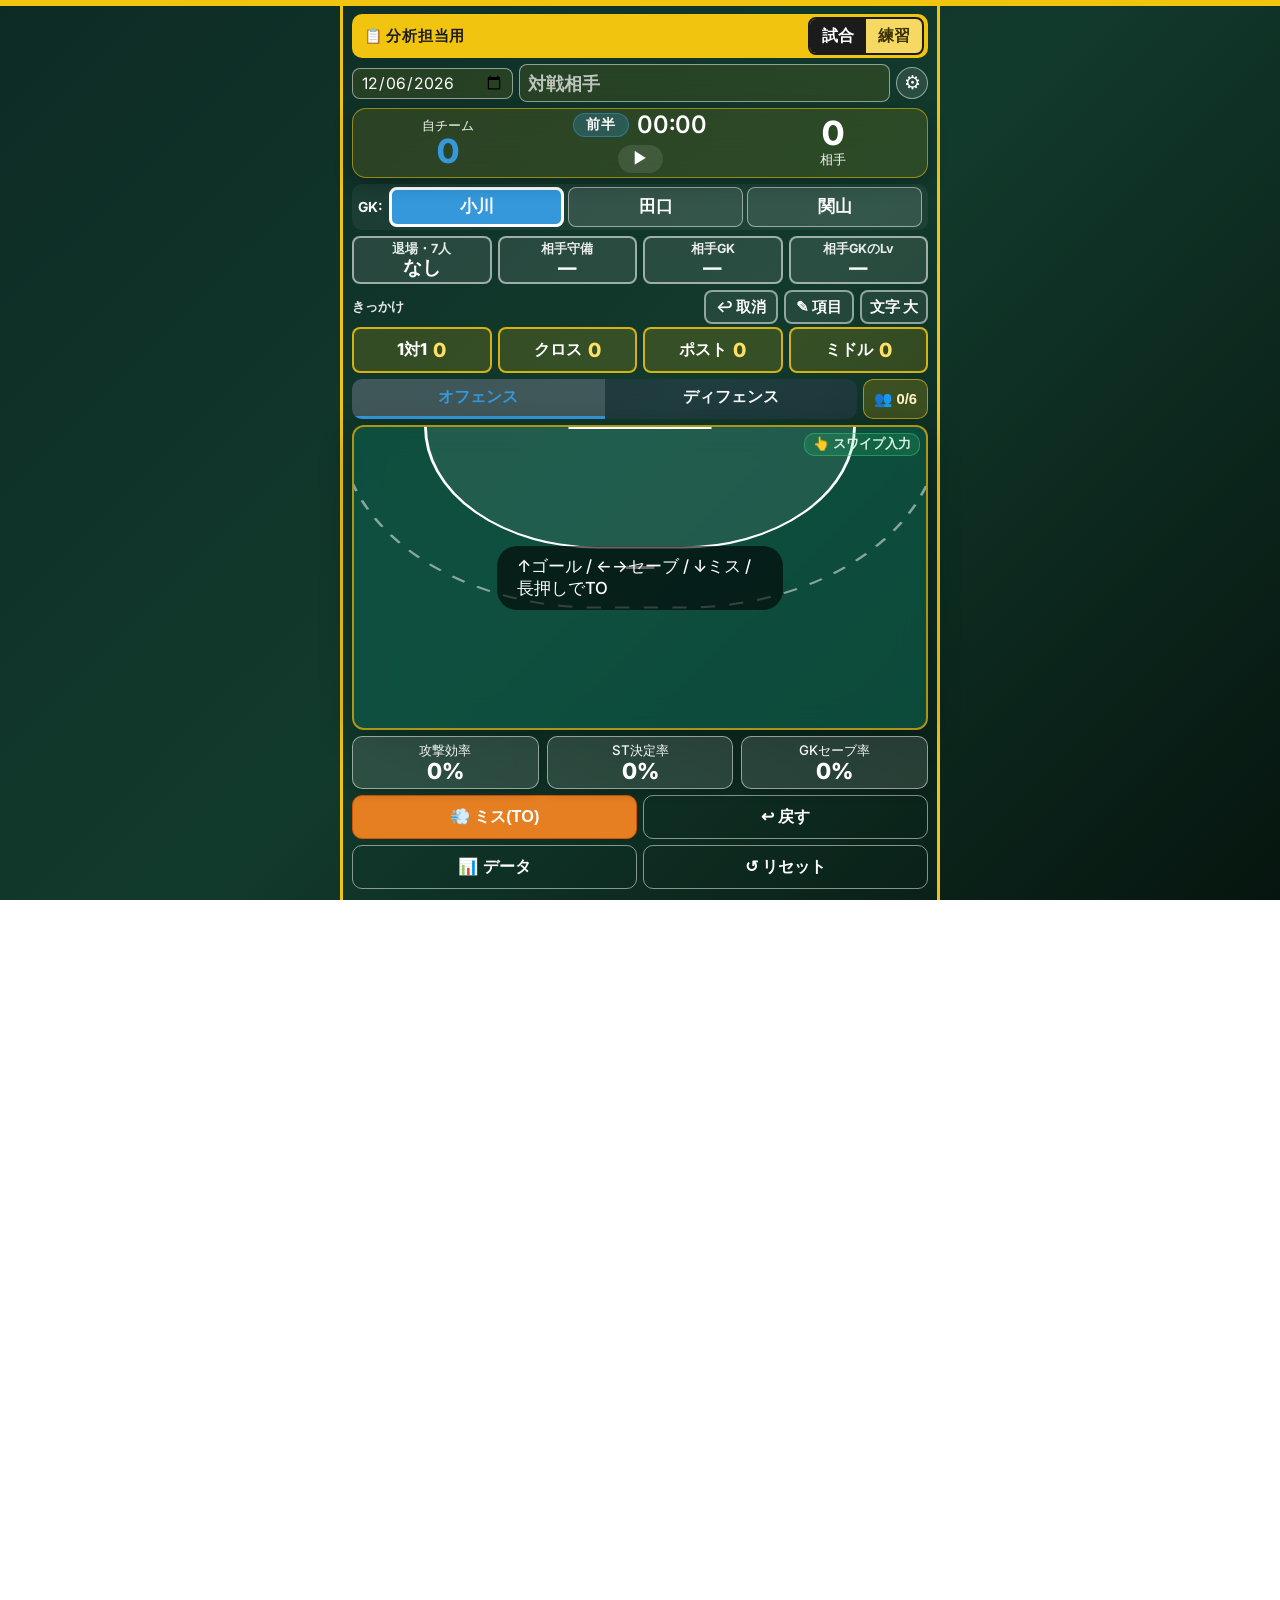
==== analyst/index.html @ cdd79dea "GKのLvの表示を ✋中間位置 ✊せーのドン ✌かけひき ✖動かなかった に変更（生徒用・分析担当用） 記録される値（LV1/LV2/LV3/LV0）は変えていない。  Co-Authored-By:" ====
<!DOCTYPE html>
<html lang="ja">
<head>
    <meta charset="UTF-8">
    <meta name="viewport" content="width=device-width, initial-scale=1.0, maximum-scale=1.0, user-scalable=no, viewport-fit=cover">
    
    <!-- アプリ化（ホーム画面に追加）のための設定 -->
    <meta name="apple-mobile-web-app-capable" content="yes">
    <meta name="apple-mobile-web-app-status-bar-style" content="black-translucent">
    <meta name="theme-color" content="#f1c40f">
    <meta name="apple-mobile-web-app-title" content="分析担当">
    <meta name="mobile-web-app-capable" content="yes">
    <meta name="application-name" content="分析担当">
    
    <title>Handball Analyzer（分析担当用）</title>
    <script>
      // オフライン起動対応（遠征先の圏外体育館でも記録できるように）
      if ('serviceWorker' in navigator) {
        window.addEventListener('load', () => {
          navigator.serviceWorker.register('./sw.js').catch(e => console.warn('SW register failed:', e));
        });
      }
    </script>
    <link rel="stylesheet" href="styles.css?v=a10">
    <link href="https://fonts.googleapis.com/css2?family=Inter:wght@400;600;800&display=swap" rel="stylesheet">
    <script src="https://cdnjs.cloudflare.com/ajax/libs/html2canvas/1.4.1/html2canvas.min.js"></script>

    <!-- Firebase SDK v10 (handball-mental と共通名簿を共有) -->
    <script src="https://www.gstatic.com/firebasejs/10.13.2/firebase-app-compat.js"></script>
    <script src="https://www.gstatic.com/firebasejs/10.13.2/firebase-auth-compat.js"></script>
    <script src="https://www.gstatic.com/firebasejs/10.13.2/firebase-database-compat.js"></script>
    <script>
      // handball-mental と完全同一の Firebase プロジェクトに接続
      const firebaseConfig = {
        apiKey: "AIzaSyC7PV1Q5Fzk-SirYHQR0BBbCU7WiFrMOhQ",
        authDomain: "handball-mental.firebaseapp.com",
        databaseURL: "https://handball-mental-default-rtdb.asia-southeast1.firebasedatabase.app",
        projectId: "handball-mental",
        storageBucket: "handball-mental.firebasestorage.app",
        messagingSenderId: "155616116061",
        appId: "1:155616116061:web:1f2bd827637dd445cf3cb4"
      };
      try {
        firebase.initializeApp(firebaseConfig);
        window.fbAuth = firebase.auth();
        window.fbDB = firebase.database();
        // 名簿を読むため匿名サインイン
        window.fbAuth.signInAnonymously().catch(e => console.warn('[analyzer FB auth]', e));
        window.FIREBASE_READY = true;
      } catch (e) {
        console.warn('[analyzer FB init]', e);
        window.FIREBASE_READY = false;
      }
    </script>
    <!-- 文字の大きさ（最初は「大」）。描く前に決めて、ちらつきを防ぐ -->
    <script>
        (function () {
            var v = 'large';
            try { v = localStorage.getItem('handball-analyst-font-size-v1') || 'large'; } catch (e) {}
            if (['normal', 'large', 'xlarge'].indexOf(v) < 0) v = 'large';
            document.documentElement.setAttribute('data-fs', v);
        })();
    </script>
</head>
<body>
    <div id="app" class="attack-mode">
        <!-- 分析担当用の表示（生徒用と取り違えないため） -->
        <div class="analyst-banner">
            <div class="banner-title">📋 分析担当用<span>選手の記録とは別のシートにたまります</span></div>
            <!-- 何を記録するか（試合 / 練習）。練習を選ぶと、相手の欄は使わない -->
            <div class="kind-toggle" id="kind-toggle">
                <button type="button" class="kind-btn selected" data-kind="match">試合</button>
                <button type="button" class="kind-btn" data-kind="practice">練習</button>
            </div>
        </div>
        <!-- Match Info -->
        <div class="match-info">
            <input type="date" id="match-date" class="info-input">
            <input type="text" id="match-opponent" class="info-input" placeholder="対戦相手">
            <button type="button" id="btn-settings" class="settings-btn" title="設定">⚙</button>
        </div>

        <!-- Header -->
        <header class="scoreboard">
            <div class="team our-team">
                <span class="team-name">自チーム</span>
                <span class="score" id="score-us">0</span>
            </div>
            <div class="timer">
                <button type="button" id="period-toggle" class="period-chip" data-period="1">前半</button>
                <div id="time-display">00:00</div>
                <button id="timer-toggle">▶</button>
            </div>
            <div class="team opponent-team">
                <span class="score" id="score-opponent">0</span>
                <span class="team-name">相手</span>
            </div>
        </header>

        <!-- GK Toggle (出場GK切り替え) -->
        <div class="gk-toggle" id="gk-toggle-container">
            <span class="gk-label">GK:</span>
            <!-- buttons populated by JS from roster -->
        </div>

        <!-- 分析担当用 v2: 試合中の切替（押すたびに次へ。今の状態が大きく出て、以後の記録すべてに付く） -->
        <div class="live-tags" id="live-tags">
            <button type="button" class="state-btn" id="btn-state-numbers"><small>退場・7人</small><b id="state-numbers-text">なし</b></button>
            <button type="button" class="state-btn" id="btn-state-oppdef"><small>相手守備</small><b id="state-oppdef-text">—</b></button>
            <button type="button" class="state-btn" id="btn-state-oppgk"><small>相手GK</small><b id="state-oppgk-text">—</b></button>
            <button type="button" class="state-btn" id="btn-state-gklv"><small id="state-gklv-label">相手GKのLv</small><b id="state-gklv-text">—</b></button>
        </div>

        <!-- 分析担当用 v2: きっかけ（何を狙ったか）。シュートまで行かなくても、押すたびに1回数える -->
        <div class="cue-bar" id="cue-bar">
            <div class="cue-head">
                <span class="live-tag-label" id="cue-side-label">きっかけ</span>
                <button type="button" class="cue-tool" id="btn-cue-undo">↩ 取消</button>
                <button type="button" class="cue-tool" id="btn-cue-edit">✎ 項目</button>
                <button type="button" class="cue-tool fs-tool" id="btn-font-size">文字 <span id="font-size-text">大</span></button>
            </div>
            <div class="cue-buttons" id="cue-buttons"></div>
        </div>

        <!-- Mode Toggle + 出場メンバー（1行に統合） -->
        <div class="mode-row">
            <div class="mode-toggle">
                <input type="radio" id="mode-attack" name="mode" value="attack" checked>
                <label for="mode-attack" class="toggle-btn attack-btn">オフェンス</label>

                <input type="radio" id="mode-defense" name="mode" value="defense">
                <label for="mode-defense" class="toggle-btn defense-btn">ディフェンス</label>
            </div>
            <button type="button" id="btn-home-lineup" class="lineup-chip">
                👥 <span id="home-lineup-count">0/6</span>
            </button>
        </div>

        <!-- Court Map (SVG) -->
        <div class="court-container" id="court-container">
            <!-- Input mode toggle floats in top-right corner of court -->
            <div class="input-mode-row">
                <button type="button" id="input-mode-chip" class="input-mode-chip" data-input="swipe">👆 スワイプ</button>
            </div>
            <svg class="court-svg" viewBox="0 0 400 300" preserveAspectRatio="none">
                <!-- Court Area -->
                <rect x="0" y="0" width="400" height="300" fill="rgba(0,0,0,0.3)" />
                <!-- Goal line -->
                <line x1="150" y1="300" x2="250" y2="300" stroke="#ffffff" stroke-width="4"/>
                <rect x="150" y="300" width="100" height="5" fill="#ff4757"/>
                
                <!-- 6m Line Area -->
                <path d="M 50 300 A 120 120 0 0 1 170 180 L 230 180 A 120 120 0 0 1 350 300" fill="rgba(255,255,255,0.08)" stroke="#ffffff" stroke-width="2"/>
                
                <!-- 9m Line -->
                <path d="M -10 300 A 180 180 0 0 1 170 120 L 230 120 A 180 180 0 0 1 410 300" fill="transparent" stroke="rgba(255,255,255,0.5)" stroke-dasharray="10, 10" stroke-width="2"/>
                
                <!-- 7m Line -->
                <line x1="190" y1="160" x2="210" y2="160" stroke="#ffffff" stroke-width="3"/>
            </svg>
            <div id="plots-container"></div>
            
            <!-- Instructions overlay (Fades out when interacted) -->
            <div id="court-instruction" class="instruction-overlay">
                <span id="instruction-text">↑ゴール / ←→セーブ / ↓ミス　（タップで詳細）</span>
            </div>

            <!-- Swipe direction hint (shows during drag) -->
            <div id="swipe-hint" class="swipe-hint hidden"></div>
        </div>

        <!-- Dashboard -->
        <div class="dashboard">
            <div class="stat-card">
                <div class="stat-title" id="stat-efficiency-title">攻撃効率</div>
                <div class="stat-value" id="stat-attack-efficiency">0%</div>
            </div>
            <div class="stat-card">
                <div class="stat-title" id="stat-accuracy-title">ST決定率</div>
                <div class="stat-value" id="stat-shot-accuracy">0%</div>
            </div>
            <div class="stat-card">
                <div class="stat-title">GKセーブ率</div>
                <div class="stat-value" id="stat-gk-save-rate">0%</div>
            </div>
        </div>
        
        <!-- Controls -->
        <div class="controls">
            <button class="btn-action btn-turnover" id="btn-turnover">💨 ミス(TO)</button>
            <button class="btn-action btn-undo" id="btn-undo">↩ 戻す</button>
            <button class="btn-action btn-data" id="btn-data">📊 データ</button>
            <button class="btn-action btn-reset" id="btn-reset">↺ リセット</button>
        </div>

        <!-- 状況が未入力のシュート件数（タップで順に直す） -->
        <button type="button" id="situation-missing-chip" class="missing-chip hidden"></button>
        <!-- 映像を見て後から足す項目が未入力のシュート件数（タップで順に足す） -->
        <button type="button" id="aftertag-missing-chip" class="missing-chip aftertag hidden"></button>

        <!-- Toast Notification -->
        <div id="toast" class="toast"></div>

        <!-- 状態を選ぶ画面（退場・7人攻撃 / 相手守備 のボタンを押すと出る） -->
        <div id="state-picker" class="modal-overlay hidden" style="z-index:190;">
            <div class="modal-content">
                <div class="modal-drag-handle"></div>
                <h3 id="state-picker-title">選んでください</h3>
                <div id="state-picker-options" class="state-picker-options"></div>
                <button type="button" class="btn-cancel" id="state-picker-cancel">変えずに閉じる</button>
            </div>
        </div>
    </div>

    <!-- Action Action Sheet Modal -->
    <div id="action-modal" class="modal-overlay hidden">
        <div class="modal-content">
            <div class="modal-drag-handle"></div>
            <h3 id="modal-title">シュート結果</h3>
            <!-- 攻撃種別（全ステップ共通、TOステップでも表示） -->
            <div class="attack-type-row" id="attack-type-row">
                <button type="button" class="atk-chip selected" data-atk="set">セット</button>
                <button type="button" class="atk-chip" data-atk="fast">速攻</button>
                <button type="button" class="atk-chip" data-atk="7m">7m</button>
            </div>

            <!-- Step 1: Result Selection -->
            <div id="step-result" class="step">
                <button class="action-btn success-btn" data-result="goal">🟢 ゴール (得点)</button>
                <button class="action-btn save-btn" data-result="save" id="btn-save-text">🟡 相手GKセーブ</button>
                <button class="action-btn miss-btn" data-result="miss" id="btn-miss-text">⚪ ミス (枠外/ポスト)</button>
                <button class="btn-cancel" onclick="closeModal()">キャンセル</button>
            </div>
            
            <!-- Step 1.2: 状況（7m以外のシュートすべて） -->
            <div id="step-situation" class="step hidden">
                <h3>状況</h3>
                <div class="situation-grid">
                    <button type="button" class="situation-btn" data-situation="contact">接触あり<small>当たられながら打った</small></button>
                    <button type="button" class="situation-btn" data-situation="free">ノーマーク<small>ゴールとの間にDFなし</small></button>
                    <button type="button" class="situation-btn" data-situation="jump">ジャンプ<small>DFの上から</small></button>
                    <button type="button" class="situation-btn" data-situation="step">ステップ<small>DFの陰・横から</small></button>
                </div>
                <p class="step-hint">上から順に当てはめる： ①接触された → ②ゴールとの間にDFがいない → ③残りは打ち方</p>
                <button type="button" class="btn-skip" id="btn-skip-situation">⏭ あとで入れる</button>
                <button class="btn-cancel" onclick="closeModal()">キャンセル</button>
            </div>

            <!-- Step 3: 失点のアシスト（失点を保存した直後に出る） -->
            <div id="step-assist" class="step hidden">
                <h3>アシスト</h3>
                <p class="step-hint">点を取った選手にボールを渡した場所（左右は画面の向き）</p>
                <div class="assist-grid">
                    <button type="button" class="assist-btn" data-assist="L45">左45</button>
                    <button type="button" class="assist-btn" data-assist="C">センター</button>
                    <button type="button" class="assist-btn" data-assist="R45">右45</button>
                    <button type="button" class="assist-btn" data-assist="LW">左サイド</button>
                    <button type="button" class="assist-btn" data-assist="PV">ポスト</button>
                    <button type="button" class="assist-btn" data-assist="RW">右サイド</button>
                </div>
                <button type="button" class="assist-btn assist-self" data-assist="SELF">自分で持ち込んだ（パスなし）</button>
                <button type="button" class="btn-skip" id="btn-skip-assist">⏭ 分からない</button>
            </div>

            <!-- Step 0: Turnover reason -->
            <div id="step-to-reason" class="step hidden">
                <h3 id="to-reason-title">ミスの理由</h3>
                <div class="to-reason-grid">
                    <button type="button" class="to-reason-btn" data-reason="pass">🔁 パスミス</button>
                    <button type="button" class="to-reason-btn" data-reason="dribble">🏀 ドリブル</button>
                    <button type="button" class="to-reason-btn" data-reason="foul">⚠️ オフェンスファール</button>
                    <button type="button" class="to-reason-btn" data-reason="passive">⏱️ パッシブ</button>
                    <button type="button" class="to-reason-btn" data-reason="other">❓ その他</button>
                </div>
                <button type="button" class="btn-skip" id="btn-skip-to-reason">⏭ 理由不明（スキップ）</button>
                <button class="btn-cancel" onclick="closeModal()">キャンセル</button>
            </div>

            <!-- Step 1.5: Shot Course (only for goal/save) -->
            <div id="step-course" class="step hidden">
                <h3 id="course-step-title">ボールが飛んだ先</h3>
                <div class="course-wrap" id="course-wrap">
                    <div class="course-out-top">
                        <button type="button" class="zone-btn out-btn" data-course="OTL">枠外 左上</button>
                        <button type="button" class="zone-btn out-btn" data-course="OTR">枠外 右上</button>
                    </div>
                    <div class="course-mid">
                        <button type="button" class="zone-btn out-btn side" data-course="OL">枠外<br>左</button>
                        <div class="goal-zone-grid">
                            <button type="button" class="zone-btn" data-course="TL">左上</button>
                            <button type="button" class="zone-btn" data-course="TR">右上</button>
                            <button type="button" class="zone-btn" data-course="ML">左中</button>
                            <button type="button" class="zone-btn" data-course="MR">右中</button>
                            <button type="button" class="zone-btn" data-course="BL">左下</button>
                            <button type="button" class="zone-btn" data-course="BR">右下</button>
                        </div>
                        <button type="button" class="zone-btn out-btn side" data-course="OR">枠外<br>右</button>
                    </div>
                    <button type="button" class="block-btn" id="btn-course-block">🧱 DFのブロック</button>
                </div>
                <p class="step-hint">シューター視点。ミスは枠の外かブロックを選ぶ</p>
                <button type="button" class="btn-skip" id="btn-skip-course">⏭ コース不明（スキップ）</button>
                <button class="btn-cancel" onclick="closeModal()">キャンセル</button>
            </div>

            <!-- Step 1.7: GKの最初の動き（コースの次） -->
            <div id="step-gkmove" class="step hidden">
                <h3 id="gkmove-step-title">GKの動き</h3>
                <!-- 先に決めておいたGKのLv。このシュートだけ違ったら、押して変える（決めておいた方は変わらない） -->
                <div class="gklv-shot">
                    <div class="edit-label" id="gklv-shot-label">GKのLv（このシュートだけ変えるなら押す）</div>
                    <div class="sit-chip-row" id="gklv-shot-row">
                        <button type="button" class="sit-chip gklv-chip" data-gklv="LV1"><small>✋</small>中間位置</button>
                        <button type="button" class="sit-chip gklv-chip" data-gklv="LV2"><small>✊</small>せーのドン</button>
                        <button type="button" class="sit-chip gklv-chip" data-gklv="LV3"><small>✌</small>かけひき</button>
                        <button type="button" class="sit-chip gklv-chip" data-gklv="LV0"><small>✖</small>動かず</button>
                    </div>
                </div>
                <div class="edit-label" style="margin-top:10px;">GKが最初に動いた方向（押すと次へ進む）</div>
                <div class="gkmove-grid">
                    <button type="button" class="gkmove-btn" data-gkmove="L">← 左へ</button>
                    <button type="button" class="gkmove-btn" data-gkmove="R">右へ →</button>
                    <button type="button" class="gkmove-btn" data-gkmove="F">前に出た</button>
                    <button type="button" class="gkmove-btn" data-gkmove="N">動かなかった</button>
                </div>
                <p class="step-hint">シューター視点。見たままを</p>
                <button type="button" class="btn-skip" id="btn-gkmove-unknown">分からない</button>
                <button class="btn-cancel" onclick="closeModal()">キャンセル</button>
            </div>

            <!-- Step 2: Player Selection -->
            <div id="step-player" class="step hidden">
                <h3 id="player-step-title">選手を選択</h3>

                <!-- 出場中セクション -->
                <div id="lineup-section" class="roster-section">
                    <div class="roster-header">
                        <span>出場中 <span id="lineup-count" class="roster-count">0/6</span></span>
                        <button type="button" id="btn-edit-lineup" class="btn-link">編集</button>
                    </div>
                    <div id="lineup-grid" class="player-grid lineup-grid"></div>
                    <div id="lineup-empty-hint" class="lineup-empty-hint hidden">
                        出場メンバーを設定すると素早く選択できます
                    </div>
                </div>

                <!-- ベンチセクション（折りたたみ） -->
                <div id="bench-section" class="roster-section">
                    <div class="roster-header collapsible" id="bench-toggle">
                        <span><span id="bench-arrow">▶</span> ベンチ（全員から選ぶ）</span>
                    </div>
                    <div id="bench-grid" class="player-grid bench-grid hidden"></div>
                </div>

                <button class="btn-skip" id="btn-skip-player" style="display:none;">⏭ スキップ（選手指定なし）</button>
                <button class="btn-cancel" onclick="closeModal()">キャンセル</button>
            </div>
        </div>
    </div>

    <!-- Settings Modal -->
    <div id="settings-modal" class="modal-overlay hidden" style="z-index:160;">
        <div class="modal-content">
            <div class="modal-drag-handle"></div>
            <h3>設定</h3>

            <div class="settings-section">
                <h4>名簿 <span class="section-meta">(<span id="roster-count">0</span>名 / GK <span id="roster-gk-count">0</span>名)</span></h4>
                <div id="roster-list" class="roster-edit-list"></div>
                <div class="add-player-row">
                    <select id="new-player-grade" class="grade-select">
                        <option value="①">①</option>
                        <option value="②">②</option>
                        <option value="③">③</option>
                    </select>
                    <input type="text" id="new-player-name" placeholder="選手名" maxlength="8">
                    <label class="gk-checkbox-label">
                        <input type="checkbox" id="new-player-gk"> GK
                    </label>
                    <button type="button" id="btn-add-player" class="btn-primary-mini">追加</button>
                </div>
                <button type="button" id="btn-reset-roster" class="btn-secondary">名簿をデフォルトに戻す</button>
            </div>

            <div class="settings-section">
                <h4>履歴</h4>
                <button type="button" id="btn-open-history" class="btn-secondary">📚 試合履歴 (<span id="history-count">0</span>)</button>
            </div>

            <details class="settings-section">
                <summary style="color:var(--text-muted); font-size:0.85rem; cursor:pointer; font-weight:600;">📖 状況・アシスト・きっかけの決め方</summary>
                <div class="rule-text">
                    <p><strong>状況</strong>（7m以外のシュートすべて）。上から順に当てはめる。</p>
                    <ol>
                        <li>接触されたか。されたなら「接触あり」。</li>
                        <li>シューターとゴールの間にDFがいなかったか。いなければ「ノーマーク」。</li>
                        <li>残りは打ち方で「ジャンプ」か「ステップ」。</li>
                    </ol>
                    <p><strong>アシスト</strong>（失点したときだけ）。点を取った選手にボールを渡した場所。左右は画面の向き。パスなしで持ち込んだら「自分で持ち込んだ」。</p>
                    <p><strong>きっかけ</strong>は試合後に映像を見て付ける。記録を長押し → 編集で入力する。</p>
                    <p>追いつかないときは、結果と選手を先に入れる。状況は「あとで入れる」で進め、画面下の「状況 未入力」から直す。</p>
                </div>
            </details>

            <button class="btn-cancel" onclick="closeSettingsModal()">閉じる</button>
        </div>
    </div>

    <!-- Edit Shot Modal -->
    <div id="edit-shot-modal" class="modal-overlay hidden" style="z-index:180;">
        <div class="modal-content">
            <div class="modal-drag-handle"></div>
            <h3 id="edit-shot-title">シュート編集</h3>
            <div id="edit-shot-meta" class="edit-meta"></div>

            <div class="edit-section">
                <div class="edit-label">結果</div>
                <div class="edit-result-row" id="edit-result-row">
                    <button type="button" class="edit-result-btn" data-result="goal">🟢 ゴール</button>
                    <button type="button" class="edit-result-btn" data-result="save">🟡 セーブ</button>
                    <button type="button" class="edit-result-btn" data-result="miss">⚪ ミス</button>
                </div>
            </div>

            <div class="edit-section" id="edit-misstype-section">
                <div class="edit-label">ミスの中身</div>
                <div class="sit-chip-row" id="edit-misstype-row">
                    <button type="button" class="sit-chip" data-misstype="out">枠の外</button>
                    <button type="button" class="sit-chip" data-misstype="block">DFのブロック</button>
                </div>
            </div>

            <div class="edit-section">
                <div class="edit-label">攻撃種別</div>
                <div class="attack-type-row" id="edit-attack-type-row">
                    <button type="button" class="atk-chip" data-atk="set">セット</button>
                    <button type="button" class="atk-chip" data-atk="fast">速攻</button>
                    <button type="button" class="atk-chip" data-atk="7m">7m</button>
                </div>
            </div>

            <div class="edit-section" id="edit-course-section">
                <div class="edit-label">ボールが飛んだ先（シューター視点）</div>
                <div class="goal-zone-grid" id="edit-course-grid">
                    <button type="button" class="zone-btn" data-course="TL">左上</button>
                    <button type="button" class="zone-btn" data-course="TR">右上</button>
                    <button type="button" class="zone-btn" data-course="ML">左中</button>
                    <button type="button" class="zone-btn" data-course="MR">右中</button>
                    <button type="button" class="zone-btn" data-course="BL">左下</button>
                    <button type="button" class="zone-btn" data-course="BR">右下</button>
                </div>
                <div class="sit-chip-row" id="edit-course-out" style="margin-top:6px;">
                    <button type="button" class="zone-btn out-btn" data-course="OL">枠外 左</button>
                    <button type="button" class="zone-btn out-btn" data-course="OTL">枠外 左上</button>
                    <button type="button" class="zone-btn out-btn" data-course="OTR">枠外 右上</button>
                    <button type="button" class="zone-btn out-btn" data-course="OR">枠外 右</button>
                </div>
                <button type="button" id="edit-course-clear" class="btn-secondary" style="margin-top:6px;">コースをクリア</button>
            </div>

            <div class="edit-section" id="edit-situation-section">
                <div class="edit-label">状況</div>
                <div class="sit-chip-row" id="edit-situation-row">
                    <button type="button" class="sit-chip" data-situation="contact">接触あり</button>
                    <button type="button" class="sit-chip" data-situation="free">ノーマーク</button>
                    <button type="button" class="sit-chip" data-situation="jump">ジャンプ</button>
                    <button type="button" class="sit-chip" data-situation="step">ステップ</button>
                </div>
            </div>

            <div class="edit-section" id="edit-assist-section">
                <div class="edit-label">アシスト（失点のみ・左右は画面の向き）</div>
                <div class="sit-chip-row wrap" id="edit-assist-row">
                    <button type="button" class="sit-chip" data-assist="L45">左45</button>
                    <button type="button" class="sit-chip" data-assist="C">センター</button>
                    <button type="button" class="sit-chip" data-assist="R45">右45</button>
                    <button type="button" class="sit-chip" data-assist="LW">左サイド</button>
                    <button type="button" class="sit-chip" data-assist="PV">ポスト</button>
                    <button type="button" class="sit-chip" data-assist="RW">右サイド</button>
                    <button type="button" class="sit-chip" data-assist="SELF">自分で</button>
                </div>
            </div>

            <div class="edit-section" id="edit-gkmove-section">
                <div class="edit-label">GKのLv</div>
                <div class="sit-chip-row wrap" id="edit-gklv-row">
                    <button type="button" class="sit-chip" data-gklv="LV1">✋ 中間位置</button>
                    <button type="button" class="sit-chip" data-gklv="LV2">✊ せーのドン</button>
                    <button type="button" class="sit-chip" data-gklv="LV3">✌ かけひき</button>
                    <button type="button" class="sit-chip" data-gklv="LV0">✖ 動かなかった</button>
                </div>
                <div class="edit-label" style="margin-top:8px;">GKが最初に動いた方向（シューター視点）</div>
                <div class="sit-chip-row wrap" id="edit-gkmove-row">
                    <button type="button" class="sit-chip" data-gkmove="L">左へ</button>
                    <button type="button" class="sit-chip" data-gkmove="R">右へ</button>
                    <button type="button" class="sit-chip" data-gkmove="F">前に出た</button>
                    <button type="button" class="sit-chip" data-gkmove="N">動かなかった</button>
                    <button type="button" class="sit-chip" data-gkmove="U">分からない</button>
                </div>
            </div>
            </div>

            <div class="edit-section" id="edit-trigger-section">
                <div class="edit-label">メモ（映像を見て後から・自由に書く）</div>
                <input type="text" id="edit-trigger-input" class="settings-input" maxlength="40" placeholder="例: 右45のカットインから">
            </div>

            <div class="edit-section" id="edit-player-section">
                <div class="edit-label">選手</div>
                <button type="button" id="edit-player-btn" class="edit-player-display">選手を選択</button>
            </div>

            <div style="display:flex; gap:8px; margin-top:14px;">
                <button type="button" class="btn-action" id="btn-edit-save" style="flex:1; background:var(--success); border:none; color:#fff; padding:14px; border-radius:8px; font-weight:bold;">💾 保存</button>
                <button type="button" class="btn-action" id="btn-edit-save-next" style="flex:1; background:var(--primary); border:none; color:#fff; padding:14px; border-radius:8px; font-weight:bold;">保存して次へ ▶</button>
                <button type="button" id="btn-edit-delete" style="background:rgba(231,76,60,0.2); border:1px solid #e74c3c; color:#e74c3c; padding:14px 18px; border-radius:8px; font-weight:bold;">🗑 削除</button>
            </div>
            <button class="btn-cancel" onclick="closeEditShotModal()">キャンセル</button>
        </div>
    </div>

    <!-- History Modal -->
    <div id="history-modal" class="modal-overlay hidden" style="z-index:170;">
        <div class="modal-content">
            <div class="modal-drag-handle"></div>
            <h3>試合履歴</h3>
            <div id="history-empty" class="history-empty hidden">まだ保存された試合はありません</div>
            <div id="history-list-container" class="history-list"></div>
            <button type="button" id="btn-export-all-csv" class="btn-secondary">📤 全試合まとめてCSV（共有/保存）</button>
            <button class="btn-cancel" onclick="closeHistoryModal()">閉じる</button>
        </div>
    </div>

    <!-- Lineup Edit Modal (live swap, no save button) -->
    <div id="lineup-modal" class="modal-overlay hidden" style="z-index:150;">
        <div class="modal-content">
            <div class="modal-drag-handle"></div>
            <h3>出場メンバー（即時反映）</h3>

            <div class="lineup-edit-section">
                <div class="roster-header">
                    <span>出場中 <span id="lineup-on-count" class="roster-count">0/6</span></span>
                    <span class="lineup-hint-inline">タップで下げる ↓</span>
                </div>
                <div id="lineup-on-grid" class="player-grid lineup-grid"></div>
            </div>

            <div class="lineup-edit-section">
                <div class="roster-header">
                    <span>ベンチ</span>
                    <span class="lineup-hint-inline">タップで上げる ↑</span>
                </div>
                <div id="lineup-bench-grid" class="player-grid"></div>
            </div>

            <button type="button" class="btn-cancel" onclick="closeLineupModal()">閉じる</button>
        </div>
    </div>

    <!-- Summary Modal -->
    <div id="summary-modal" class="modal-overlay hidden" style="z-index: 200;">
        <div class="modal-content summary-content">
            <div class="modal-drag-handle"></div>
            <h3>試合集約データ</h3>
            <div id="summary-match-info" style="text-align:center; color:#aaa; margin-bottom:15px; font-size:0.95rem; font-weight:600;"></div>
            <div id="summary-situation-missing" class="summary-missing hidden"></div>
            
            <h4 style="margin-top:5px; margin-bottom:8px; color:#fff;">シュート分布チャート</h4>
            <div class="summary-charts-container">
                <div class="mini-court-wrapper">
                    <div class="mini-court-title" style="color:var(--primary);">オフェンス</div>
                    <div id="mini-court-attack" class="mini-court"></div>
                </div>
                <div class="mini-court-wrapper">
                    <div class="mini-court-title" style="color:var(--defense-primary);">ディフェンス</div>
                    <div id="mini-court-defense" class="mini-court"></div>
                </div>
            </div>

            <h4 style="margin-top:15px; margin-bottom:8px; color:#fff;">選手別スタッツ</h4>
            <div class="summary-table-container">
                <table class="summary-table">
                    <thead>
                        <tr>
                            <th>選手</th>
                            <th>ST</th>
                            <th>得点</th>
                            <th>ミス</th>
                            <th>決定率</th>
                        </tr>
                    </thead>
                    <tbody id="summary-table-body">
                    </tbody>
                </table>
            </div>
            <h4 style="margin-top:15px; margin-bottom:4px; color:#fff;">選手別・状況別</h4>
            <div class="table-note">入った数 / 打った数（7mは除く）</div>
            <div class="summary-table-container">
                <table class="summary-table">
                    <thead>
                        <tr><th>選手</th><th>ノーマーク</th><th>ジャンプ</th><th>ステップ</th><th>接触あり</th><th>未入力</th></tr>
                    </thead>
                    <tbody id="situation-player-body"></tbody>
                </table>
            </div>

            <h4 style="margin-top:15px; margin-bottom:4px; color:#fff;">GK別・状況別</h4>
            <div class="table-note">止めた数 / 枠内に来た数（7mは除く）</div>
            <div class="summary-table-container">
                <table class="summary-table">
                    <thead>
                        <tr><th>GK</th><th>ノーマーク</th><th>ジャンプ</th><th>ステップ</th><th>接触あり</th><th>未入力</th></tr>
                    </thead>
                    <tbody id="situation-gk-body"></tbody>
                </table>
            </div>

            <h4 style="margin-top:15px; margin-bottom:4px; color:#fff;">きっかけの回数</h4>
            <div class="table-note">押した回数（シュートまで行かなかった分も含む）</div>
            <div id="summary-cues" class="opponent-block"></div>

            <h4 style="margin-top:15px; margin-bottom:4px; color:#fff;">相手の点の取り方</h4>
            <div class="table-note">失点 / 打たれた数（7mは除く）。左右は画面の向き</div>
            <div id="opponent-situation" class="opponent-block"></div>
            <div id="opponent-assist" class="opponent-block"></div>
            <div id="opponent-patterns" class="opponent-block"></div>

            <div class="summary-totals" style="margin-top: 15px; color: #ddd; font-size: 0.9rem;">
                <div class="summary-rates-row">
                    <div class="summary-rate-card">
                        <div class="summary-rate-label">攻撃効率</div>
                        <div class="summary-rate-value" id="sum-attack-efficiency">0%</div>
                    </div>
                    <div class="summary-rate-card">
                        <div class="summary-rate-label">ST決定率</div>
                        <div class="summary-rate-value" id="sum-shot-accuracy">0%</div>
                    </div>
                    <div class="summary-rate-card">
                        <div class="summary-rate-label">GKセーブ率</div>
                        <div class="summary-rate-value" id="sum-gk-save-rate-summary">0%</div>
                    </div>
                </div>
                <p>総攻撃回数: <span id="sum-attack-total">0</span>　(<span class="stat-detail">ST: <span id="sum-attack-shots">0</span> / TO: <span id="sum-attack-turnovers">0</span></span>)</p>
                <p>オフェンス総得点: <span id="sum-attack-goals">0</span></p>
                <hr style="border-color: #444; margin: 8px 0;">
                <p>相手の総攻撃回数: <span id="sum-def-total">0</span>　(<span class="stat-detail">ST: <span id="sum-def-shots">0</span> / TO: <span id="sum-def-turnovers">0</span></span>)</p>
                <p>被シュート枠内: <span id="sum-def-target">0</span></p>
                <p>トータルGKセーブ数: <span id="sum-gk-saves">0</span></p>
                <div id="gk-individual-stats" style="margin-top: 5px; color: #bbb;"></div>
                <hr style="border-color: #444; margin: 8px 0;">
                <div id="period-breakdown" style="color:#ccc; font-size:0.9rem;"></div>
                <hr style="border-color: #444; margin: 8px 0;">
                <div id="attack-type-breakdown" style="color:#ccc; font-size:0.9rem;"></div>
                <hr style="border-color: #444; margin: 8px 0;">
                <div style="color:#ccc; font-size:0.9rem;">
                    <div style="margin-bottom:6px; font-weight:bold;">シュートコース（シューター視点）</div>
                    <div id="course-breakdown" class="course-breakdown-row"></div>
                </div>
                <hr style="border-color: #444; margin: 8px 0;">
                <div style="color:#ccc; font-size:0.9rem;">
                    <div style="margin-bottom:6px; font-weight:bold;">ターンオーバー理由</div>
                    <div id="to-reason-breakdown"></div>
                </div>
            </div>
            
            <h4 style="margin-top:15px; margin-bottom:8px; color:#fff;">得点経過（ランニングスコア）</h4>
            <div class="running-score-filter">
                <button class="rs-filter-btn active" data-rs-filter="all">全て</button>
                <button class="rs-filter-btn" data-rs-filter="goals">得失点のみ</button>
            </div>
            <div id="running-score-container" style="background: rgba(0,0,0,0.2); border: 1px solid var(--border-color); border-radius: 8px; padding: 10px; margin-bottom: 15px; font-size: 0.95rem; color:#ccc; overflow:visible;">
            </div>

            <div class="summary-actions" style="margin-top: 15px;">
                <button type="button" class="btn-action" id="btn-analyst-send" style="background:#f1c40f; width:100%; padding: 14px; border:none; color:#1b1b1b; font-weight:bold; border-radius:8px; margin-bottom:6px;">📨 この試合を分析用のシートに送る</button>
                <div id="analyst-send-status" class="submit-status hidden" style="margin-bottom:8px;"></div>
                <button type="button" class="btn-action" id="btn-summary-csv" style="background:var(--success); width:100%; padding: 14px; border:none; color:#fff; font-weight:bold; border-radius:8px; margin-bottom:8px;">📤 この記録をCSVで書き出す</button>
                <div style="display:flex; gap:10px; margin-bottom:8px;">
                    <button type="button" class="btn-action" id="btn-summary-archive" style="background:rgba(155,89,182,0.4); border:1px solid rgba(155,89,182,0.7); flex:1; padding: 14px; color:#fff; font-weight:bold; border-radius:8px;">📚 履歴に保存</button>
                    <button type="button" class="btn-action" id="btn-summary-reset" style="background:rgba(231,76,60,0.3); border:1px solid rgba(231,76,60,0.6); flex:1; padding: 14px; color:#fff; font-weight:bold; border-radius:8px;">🔄 新規試合</button>
                </div>
                <div style="display:flex; gap:10px;" class="modal-buttons">
                    <button class="btn-action" id="btn-download-img" style="background:#3498db; flex:1; padding: 12px; border:none;">📸 画像として保存</button>
                    <button class="btn-cancel" onclick="closeSummaryModal()" style="flex:1; margin-top:0;">閉じる</button>
                </div>
            </div>
        </div>
    </div>

    <!-- Image Export Modal (For iOS Long Press Save) -->
    <div id="export-modal" class="modal-overlay hidden" style="z-index: 300;">
        <div class="modal-content" style="background: rgba(15, 20, 30, 0.95); height: 90vh; display: flex; flex-direction: column; align-items: center; padding: 20px;">
            <p style="color:var(--primary); font-weight:bold; margin-bottom: 15px; font-size:1.1rem; text-align:center;">
                👇 下の画像を長押しして<br>「"写真"に追加 (保存)」を選んでください
            </p>
            <div style="flex: 1; overflow-y: auto; width: 100%; border: 2px dashed var(--primary); border-radius: 8px; background: #000;">
                <img id="exported-image" src="" style="width: 100%; height: auto; display: block;">
            </div>
            <button class="btn-cancel" onclick="document.getElementById('export-modal').classList.add('hidden')" style="margin-top: 15px;">完了</button>
        </div>
    </div>

    <script src="lib/roster.js?v=a10"></script>
    <script src="lib/stats.js?v=a10"></script>
    <script src="lib/csv.js?v=a10"></script>
    <script src="app.js?v=a10"></script>
</body>
</html>
---- analyst/styles.css ----
:root {
    --panel-bg: rgba(255, 255, 255, 0.12);
    --bg-blur: blur(15px);
    --border-color: rgba(255, 255, 255, 0.2);
    --primary: #3498db;
    --success: #2ecc71;
    --save: #f1c40f;
    --miss: #e0e0e0;
    --defense-primary: #ff4757;
    --text-main: #ffffff;
    --text-muted: rgba(255, 255, 255, 0.75);
}

* {
    box-sizing: border-box;
    margin: 0;
    padding: 0;
    -webkit-tap-highlight-color: transparent;
}

body {
    font-family: 'Inter', sans-serif;
    background: linear-gradient(135deg, #1b2838 0%, #291a38 50%, #0d1222 100%);
    background-attachment: fixed;
    color: var(--text-main);
    display: flex;
    flex-direction: column;
    height: 100vh;
    height: 100dvh;
    overflow: hidden;
    user-select: none;
}

#app {
    display: flex;
    flex-direction: column;
    height: 100%;
    padding: 8px 12px;
    gap: 8px;
    max-width: 600px;
    margin: 0 auto;
    width: 100%;
}

.match-info {
    display: flex;
    justify-content: center;
    align-items: center;
    gap: 10px;
}
.info-input {
    background: rgba(255, 255, 255, 0.15);
    backdrop-filter: var(--bg-blur);
    border: 1px solid var(--border-color);
    color: white;
    padding: 4px 8px;
    border-radius: 8px;
    font-family: 'Inter', sans-serif;
    font-size: 0.85rem;
    width: 45%;
}
.info-input::placeholder { color: #888; }
.vs { color: var(--text-muted); font-size: 0.8rem; font-weight: bold; }

.scoreboard {
    display: flex;
    justify-content: space-between;
    align-items: center;
    background: var(--panel-bg);
    padding: 10px 14px;
    border-radius: 14px;
    backdrop-filter: var(--bg-blur);
    border: 1px solid var(--border-color);
    box-shadow: 0 6px 18px 0 rgba(0, 0, 0, 0.25);
}

.team {
    display: flex;
    flex-direction: column;
    align-items: center;
    width: 30%;
}

.our-team .score { color: var(--primary); }
#app.defense-mode .opponent-team .score { color: var(--defense-primary); }

.score {
    font-size: 1.8rem;
    font-weight: 800;
    line-height: 1;
}

.team-name {
    font-size: 0.72rem;
    color: var(--text-muted);
}

.timer {
    display: flex;
    flex-direction: row;
    align-items: center;
    gap: 8px;
    width: 32%;
    justify-content: center;
    flex-wrap: wrap;
}

#time-display {
    font-size: 1.3rem;
    font-weight: 600;
    font-variant-numeric: tabular-nums;
    line-height: 1;
}

#timer-toggle {
    background: rgba(255,255,255,0.1);
    border: none;
    color: white;
    padding: 3px 14px;
    border-radius: 14px;
    font-size: 0.9rem;
}

.period-chip {
    background: rgba(52, 152, 219, 0.25);
    border: 1px solid rgba(52, 152, 219, 0.5);
    color: #fff;
    padding: 2px 12px;
    border-radius: 12px;
    font-size: 0.75rem;
    font-weight: 700;
    letter-spacing: 0.05em;
    cursor: pointer;
}
.period-chip[data-period="2"] {
    background: rgba(155, 89, 182, 0.3);
    border-color: rgba(155, 89, 182, 0.6);
}
.period-chip:active {
    transform: scale(0.95);
}

.gk-toggle {
    display: flex;
    align-items: center;
    gap: 4px;
    background: rgba(255, 255, 255, 0.05);
    padding: 4px 6px;
    border-radius: 10px;
    overflow-x: auto;
    white-space: nowrap;
}
.gk-label {
    font-size: 0.75rem;
    color: var(--text-muted);
    font-weight: bold;
    margin-right: 2px;
}
.gk-btn {
    flex: 1;
    background: rgba(255,255,255,0.1);
    color: white;
    border: 1px solid var(--border-color);
    padding: 5px 4px;
    border-radius: 8px;
    font-size: 0.78rem;
    transition: all 0.2s;
    min-width: 40px;
    text-align: center;
}
.gk-btn.active {
    background: var(--primary);
    border-color: var(--primary);
    font-weight: bold;
}
#app.defense-mode .gk-btn.active {
    background: var(--save);
    border-color: var(--save);
    color: #111;
}

.mode-toggle {
    display: flex;
    border-radius: 10px;
    overflow: hidden;
    background: rgba(44, 62, 80, 0.5);
}
.mode-toggle input { display: none; }
.toggle-btn {
    flex: 1;
    text-align: center;
    padding: 8px 0;
    font-weight: 600;
    font-size: 0.85rem;
    cursor: pointer;
    transition: all 0.3s ease;
    color: var(--text-muted);
}
.mode-toggle input:checked + .toggle-btn.attack-btn {
    background-color: rgba(255,255,255,0.15);
    color: var(--primary);
    border-bottom: 3px solid var(--primary);
}
.mode-toggle input:checked + .toggle-btn.defense-btn {
    background-color: rgba(255,255,255,0.15);
    color: var(--defense-primary);
    border-bottom: 3px solid var(--defense-primary);
}

.court-container {
    flex: 1;
    position: relative;
    border-radius: 12px;
    overflow: hidden;
    background: rgba(0, 0, 0, 0.2);
    backdrop-filter: var(--bg-blur);
    border: 1px solid var(--border-color);
    box-shadow: 0 8px 32px 0 rgba(0, 0, 0, 0.3);
    touch-action: none; 
}
.court-svg {
    width: 100%;
    height: 100%;
    display: block;
    transition: transform 0.5s ease;
}
#app.attack-mode .court-svg {
    transform: rotate(180deg);
}
.instruction-overlay {
    position: absolute;
    top: 50%;
    left: 50%;
    transform: translate(-50%, -50%);
    background: rgba(0,0,0,0.6);
    padding: 10px 20px;
    border-radius: 20px;
    font-size: 0.9rem;
    pointer-events: none;
    transition: opacity 0.5s;
}
#plots-container {
    position: absolute;
    top: 0; left: 0; width: 100%; height: 100%;
    pointer-events: none;
}
.plot-point {
    position: absolute;
    width: 18px;
    height: 18px;
    margin-left: -9px;
    margin-top: -9px;
    border-radius: 50%;
    transform: scale(0);
    animation: popIn 0.3s cubic-bezier(0.175, 0.885, 0.32, 1.275) forwards;
    border: 1px solid rgba(255,255,255,0.7);
    box-shadow: 0 2px 5px rgba(0,0,0,0.5);
    z-index: 10;
    display: flex;
    justify-content: center;
    align-items: center;
    font-size: 9px;
    font-weight: bold;
    color: #111;
}
/* ── Result encoding: color + shape + border style ──
   so the four results stay distinguishable without color (色覚多様性対応) */

/* Attack goal: solid CIRCLE in green */
.plot-goal {
    background-color: var(--success);
    border-radius: 50%;
    border: 1.5px solid rgba(255,255,255,0.85);
}

/* Save: solid SQUARE in yellow */
.plot-save {
    background-color: var(--save);
    border-radius: 3px;
    border: 1.5px solid rgba(255,255,255,0.85);
}

/* Miss: HOLLOW circle with dashed border (no fill) */
.plot-miss {
    background-color: transparent;
    border: 2.5px dashed rgba(255,255,255,0.9);
    border-radius: 50%;
    color: #fff;
    text-shadow: 0 1px 2px rgba(0,0,0,0.8);
}

/* Turnover with position: orange rounded square */
.plot-turnover {
    background-color: #e67e22;
    border-radius: 8px;
    border: 1.5px solid rgba(255,255,255,0.85);
}

/* Defense goal: red circle with × overlay via ::before */
#app.defense-mode .plot-point.plot-goal,
.plot-point.mode-defense.plot-goal {
    background-color: var(--defense-primary);
    border: 1.5px solid rgba(255,255,255,0.85);
    border-radius: 50%;
    position: relative;
}
.plot-point.mode-defense.plot-goal::before,
#app.defense-mode .plot-point.plot-goal::before {
    content: '';
    position: absolute;
    top: 50%; left: 50%;
    width: 70%; height: 2px;
    background: #fff;
    transform: translate(-50%, -50%) rotate(45deg);
    pointer-events: none;
}
.plot-point.mode-defense.plot-goal::after,
#app.defense-mode .plot-point.plot-goal::after {
    content: '';
    position: absolute;
    top: 50%; left: 50%;
    width: 70%; height: 2px;
    background: #fff;
    transform: translate(-50%, -50%) rotate(-45deg);
    pointer-events: none;
}

@keyframes popIn { to { transform: scale(1); } }

.dashboard {
    display: flex;
    gap: 8px;
}
.stat-card {
    flex: 1;
    background: var(--panel-bg);
    backdrop-filter: var(--bg-blur);
    border: 1px solid var(--border-color);
    padding: 6px 4px;
    border-radius: 10px;
    text-align: center;
    box-shadow: 0 4px 12px 0 rgba(0, 0, 0, 0.2);
}
.stat-title {
    font-size: 0.72rem;
    color: var(--text-muted);
    margin-bottom: 2px;
    line-height: 1.1;
}
.stat-value {
    font-size: 1.2rem;
    font-weight: 800;
    line-height: 1;
}

.controls {
    display: grid;
    grid-template-columns: 1fr 1fr;
    gap: 6px;
    padding-bottom: 3px;
}
.btn-action {
    flex: 1;
    background: transparent;
    border: 1px solid var(--border-color);
    color: white;
    padding: 10px 8px;
    border-radius: 10px;
    font-weight: 600;
    font-size: 0.88rem;
}

/* Bottom Sheet Modal */
.modal-overlay {
    position: absolute;
    top: 0; left: 0; right: 0; bottom: 0;
    background: rgba(0,0,0,0.6);
    backdrop-filter: blur(4px);
    z-index: 100;
    display: flex;
    flex-direction: column;
    justify-content: flex-end;
    opacity: 0;
    pointer-events: none;
    transition: opacity 0.25s;
}
.modal-overlay:not(.hidden) {
    opacity: 1;
    pointer-events: auto;
    backdrop-filter: blur(8px);
}
.modal-content {
    background: rgba(25, 30, 45, 0.85); /* 半透明なダークブルー */
    backdrop-filter: blur(20px);
    padding: 25px 20px 40px;
    border-radius: 24px 24px 0 0;
    border-top: 1px solid rgba(255,255,255,0.2);
    box-shadow: 0 -10px 25px rgba(0,0,0,0.3);
    transform: translateY(100%);
    transition: transform 0.3s cubic-bezier(0.175, 0.885, 0.32, 1.275);
}
.modal-overlay:not(.hidden) .modal-content {
    transform: translateY(0);
}
.modal-content h3 {
    text-align: center;
    margin-bottom: 20px;
    color: white;
}
.action-btn {
    width: 100%;
    padding: 18px;
    margin-bottom: 15px;
    border-radius: 16px;
    border: none;
    font-size: 1.1rem;
    font-weight: 700;
    color: #111;
    box-shadow: 0 4px 10px rgba(0,0,0,0.3);
}
.success-btn { background: var(--success); }
.save-btn { background: var(--save); }
.miss-btn { background: var(--miss); }
#app.defense-mode .modal-overlay .success-btn { background: var(--defense-primary); color: white; }

.player-grid {
    display: grid;
    grid-template-columns: repeat(5, 1fr);
    gap: 6px;
    max-height: 48vh;
    overflow-y: auto;
    padding: 5px;
}
.player-btn {
    background: rgba(255,255,255,0.1);
    color: white;
    border: 1px solid var(--border-color);
    padding: 10px 2px;
    border-radius: 6px;
    font-size: 0.75rem;
    font-weight: bold;
    display: flex;
    justify-content: center;
    align-items: center;
    min-height: 44px;
    line-height: 1.2;
}
/* 学年別のボタン色分け */
.player-btn.grade-3 {
    background: rgba(46, 204, 113, 0.2);
    border-color: rgba(46, 204, 113, 0.4);
    color: #e8f5e9;
}
.player-btn.grade-2 {
    background: rgba(52, 152, 219, 0.2);
    border-color: rgba(52, 152, 219, 0.4);
    color: #e3f2fd;
}
.player-btn.grade-1 {
    background: rgba(241, 196, 15, 0.2);
    border-color: rgba(241, 196, 15, 0.4);
    color: #fffde7;
}

.btn-cancel {
    width: 100%;
    padding: 16px;
    background: transparent;
    border: none;
    color: var(--text-muted);
    font-size: 1rem;
    margin-top: 5px;
}
.step.hidden { display: none; }

/* ── Roster (lineup / bench) sections ── */
.roster-section {
    margin-bottom: 12px;
}
.roster-header {
    display: flex;
    justify-content: space-between;
    align-items: center;
    padding: 4px 4px 8px;
    color: var(--text-muted);
    font-size: 0.85rem;
    font-weight: 600;
}
.roster-header.collapsible {
    cursor: pointer;
    user-select: none;
}
.roster-count {
    color: var(--primary);
    margin-left: 6px;
    font-size: 0.8rem;
}
.btn-link {
    background: transparent;
    border: 1px solid var(--border-color);
    color: var(--primary);
    padding: 4px 10px;
    border-radius: 4px;
    font-size: 0.8rem;
    cursor: pointer;
    font-weight: 600;
}
.btn-link:active {
    background: rgba(52, 152, 219, 0.2);
}

.lineup-grid {
    grid-template-columns: repeat(3, 1fr);
    max-height: none;
    overflow-y: visible;
}
.lineup-grid .player-btn {
    padding: 14px 4px;
    font-size: 0.9rem;
    min-height: 52px;
}
.lineup-grid:empty {
    display: none;
}

.bench-grid {
    margin-top: 6px;
    max-height: 36vh;
}

.lineup-empty-hint {
    text-align: center;
    color: var(--text-muted);
    font-size: 0.8rem;
    padding: 10px;
    background: rgba(241, 196, 15, 0.08);
    border-radius: 6px;
    border: 1px dashed rgba(241, 196, 15, 0.3);
}
.lineup-empty-hint.hidden { display: none; }

/* Selected state for lineup edit modal */
.player-btn.selected {
    background: var(--success) !important;
    border-color: #27ae60 !important;
    color: #fff !important;
    box-shadow: 0 0 8px rgba(46, 204, 113, 0.5);
}
.player-btn.disabled {
    opacity: 0.35;
    pointer-events: none;
}

/* Live swap lineup edit modal */
.lineup-edit-section {
    margin-bottom: 14px;
}
.lineup-hint-inline {
    color: var(--text-muted);
    font-size: 0.75rem;
    font-weight: 400;
}
#lineup-on-grid {
    min-height: 60px;
}
#lineup-on-grid:empty::before {
    content: "出場メンバー未設定（ベンチからタップして登録）";
    display: block;
    text-align: center;
    color: var(--text-muted);
    font-size: 0.8rem;
    padding: 16px;
    background: rgba(241, 196, 15, 0.08);
    border: 1px dashed rgba(241, 196, 15, 0.3);
    border-radius: 6px;
}
.modal-drag-handle {
    width: 40px;
    height: 4px;
    background: rgba(255,255,255,0.3);
    border-radius: 2px;
    margin: -8px auto 8px;
    touch-action: none;
}

/* Settings button + modal */
.settings-btn {
    background: rgba(255,255,255,0.1);
    border: 1px solid var(--border-color);
    color: #fff;
    width: 32px;
    height: 32px;
    border-radius: 50%;
    font-size: 1rem;
    cursor: pointer;
    flex-shrink: 0;
}
.settings-btn:active { background: rgba(255,255,255,0.25); }

.settings-section {
    margin-bottom: 18px;
    padding-bottom: 12px;
    border-bottom: 1px solid var(--border-color);
}
.settings-section h4 {
    color: #fff;
    margin: 0 0 10px;
    font-size: 1rem;
}
.section-meta {
    color: var(--text-muted);
    font-size: 0.8rem;
    font-weight: 400;
}

.roster-edit-list {
    max-height: 35vh;
    overflow-y: auto;
    background: rgba(0,0,0,0.2);
    border: 1px solid var(--border-color);
    border-radius: 6px;
    padding: 4px;
    margin-bottom: 8px;
}
.roster-edit-row {
    display: flex;
    align-items: center;
    justify-content: space-between;
    gap: 8px;
    padding: 6px 8px;
    border-bottom: 1px solid rgba(255,255,255,0.05);
    color: #fff;
    font-size: 0.9rem;
}
.roster-edit-row:last-child { border-bottom: none; }
.roster-edit-row .player-name {
    font-weight: 600;
    flex: 1;
    min-width: 0;
    overflow: hidden;
    text-overflow: ellipsis;
    white-space: nowrap;
}
.roster-row-actions {
    display: flex;
    gap: 6px;
    flex-shrink: 0;
}
.roster-edit-row .gk-mark {
    color: var(--save);
    font-weight: 700;
    font-size: 0.8rem;
}
.roster-edit-row .gk-toggle-btn {
    background: rgba(241, 196, 15, 0.15);
    border: 1px solid rgba(241, 196, 15, 0.4);
    color: var(--save);
    padding: 3px 8px;
    border-radius: 4px;
    font-size: 0.75rem;
    cursor: pointer;
}
.roster-edit-row .gk-toggle-btn.inactive {
    background: transparent;
    border-color: var(--border-color);
    color: var(--text-muted);
}
.roster-edit-row .delete-btn {
    background: transparent;
    border: 1px solid rgba(231, 76, 60, 0.5);
    color: #e74c3c;
    padding: 3px 8px;
    border-radius: 4px;
    font-size: 0.75rem;
    cursor: pointer;
}

.add-player-row {
    display: grid;
    grid-template-columns: 50px 1fr auto auto;
    gap: 6px;
    align-items: center;
    margin-bottom: 10px;
}
.grade-select, .add-player-row input[type="text"] {
    background: rgba(255,255,255,0.1);
    border: 1px solid var(--border-color);
    color: #fff;
    padding: 6px;
    border-radius: 4px;
    font-size: 0.9rem;
}
.gk-checkbox-label {
    color: var(--text-muted);
    font-size: 0.85rem;
    display: flex;
    align-items: center;
    gap: 4px;
}
.btn-primary-mini {
    background: var(--primary);
    border: none;
    color: #fff;
    padding: 8px 14px;
    border-radius: 4px;
    font-weight: 700;
    cursor: pointer;
}
.btn-secondary {
    background: rgba(255,255,255,0.08);
    border: 1px solid var(--border-color);
    color: #fff;
    padding: 10px;
    border-radius: 6px;
    font-size: 0.9rem;
    cursor: pointer;
    width: 100%;
    margin-top: 6px;
}
.btn-secondary:active { background: rgba(255,255,255,0.2); }

/* Swipe direction hint */
.swipe-hint {
    position: absolute;
    top: 50%;
    left: 50%;
    transform: translate(-50%, -50%);
    padding: 10px 24px;
    border-radius: 16px;
    font-size: 1.8rem;
    font-weight: 800;
    color: #fff;
    text-shadow: 0 2px 8px rgba(0,0,0,0.8);
    background: rgba(0,0,0,0.6);
    border: 2px solid rgba(255,255,255,0.4);
    pointer-events: none;
    z-index: 50;
    transition: opacity 0.1s, transform 0.15s;
    white-space: nowrap;
}
.swipe-hint.hidden {
    opacity: 0;
    transform: translate(-50%, -50%) scale(0.7);
}
.swipe-hint[data-result="goal"] {
    background: rgba(46, 204, 113, 0.85);
    border-color: var(--success);
}
.swipe-hint[data-result="save"] {
    background: rgba(241, 196, 15, 0.85);
    border-color: var(--save);
    color: #1a1f2c;
    text-shadow: none;
}
.swipe-hint[data-result="miss"] {
    background: rgba(149, 165, 166, 0.85);
    border-color: rgba(255,255,255,0.6);
}

/* Edit shot modal */
.edit-meta {
    text-align: center;
    color: var(--text-muted);
    font-size: 0.85rem;
    margin: -10px 0 14px;
}
.edit-section {
    margin-bottom: 14px;
}
.edit-section.hidden { display: none; }
.edit-label {
    color: var(--text-muted);
    font-size: 0.8rem;
    margin-bottom: 6px;
    font-weight: 600;
}
.edit-result-row {
    display: grid;
    grid-template-columns: 1fr 1fr 1fr;
    gap: 6px;
}
.edit-result-btn {
    background: rgba(255,255,255,0.08);
    border: 1px solid var(--border-color);
    color: var(--text-muted);
    padding: 10px 4px;
    border-radius: 6px;
    font-size: 0.9rem;
    font-weight: 700;
    cursor: pointer;
}
.edit-result-btn.selected {
    background: rgba(52, 152, 219, 0.4);
    border-color: var(--primary);
    color: #fff;
}
.edit-result-btn[data-result="goal"].selected {
    background: rgba(46, 204, 113, 0.4);
    border-color: var(--success);
}
.edit-result-btn[data-result="save"].selected {
    background: rgba(241, 196, 15, 0.35);
    border-color: var(--save);
}
.zone-btn.selected {
    background: rgba(52, 152, 219, 0.5) !important;
    border-color: var(--primary) !important;
    border-style: solid !important;
}
.edit-player-display {
    width: 100%;
    background: rgba(255,255,255,0.08);
    border: 1px solid var(--border-color);
    color: #fff;
    padding: 12px;
    border-radius: 6px;
    font-size: 1rem;
    font-weight: 700;
    cursor: pointer;
    text-align: center;
}
.edit-player-display:active { background: rgba(255,255,255,0.15); }

/* Mode toggle + lineup chip — one row */
.mode-row {
    display: flex;
    gap: 6px;
    align-items: stretch;
}
.mode-row .mode-toggle {
    flex: 1;
}
.lineup-chip {
    background: rgba(46, 204, 113, 0.15);
    border: 1px solid rgba(46, 204, 113, 0.4);
    color: #d4f5dd;
    padding: 3px 10px;
    border-radius: 10px;
    font-size: 0.8rem;
    font-weight: 700;
    cursor: pointer;
    display: inline-flex;
    align-items: center;
    gap: 4px;
    white-space: nowrap;
}
.lineup-chip.empty {
    background: rgba(241, 196, 15, 0.2);
    border-color: rgba(241, 196, 15, 0.6);
    color: #fff3c4;
}

/* Settings: teacher submission inputs */
.settings-input {
    background: rgba(255,255,255,0.1);
    border: 1px solid var(--border-color);
    color: #fff;
    padding: 8px 10px;
    border-radius: 4px;
    font-size: 0.85rem;
    width: 100%;
}
.settings-input::placeholder {
    color: var(--text-muted);
    font-size: 0.8rem;
}
.submit-status {
    margin-top: 8px;
    padding: 8px 10px;
    border-radius: 4px;
    font-size: 0.85rem;
}
.submit-status.success {
    background: rgba(46, 204, 113, 0.15);
    border: 1px solid rgba(46, 204, 113, 0.4);
    color: #c5f0d3;
}
.submit-status.error {
    background: rgba(231, 76, 60, 0.15);
    border: 1px solid rgba(231, 76, 60, 0.4);
    color: #ffd0d0;
}
.submit-status.hidden { display: none; }

/* History modal */
.history-list {
    max-height: 50vh;
    overflow-y: auto;
    margin-bottom: 10px;
}
.history-entry {
    background: rgba(0,0,0,0.25);
    border: 1px solid var(--border-color);
    border-radius: 8px;
    padding: 10px;
    margin-bottom: 8px;
}
.history-row-top {
    display: flex;
    justify-content: space-between;
    align-items: center;
    margin-bottom: 4px;
}
.history-meta { color: #fff; }
.history-date { font-size: 0.75rem; color: var(--text-muted); }
.history-opponent { font-weight: 700; font-size: 0.95rem; }
.history-score {
    font-size: 1.3rem;
    font-weight: 800;
    color: var(--primary);
    font-variant-numeric: tabular-nums;
}
.history-row-stats {
    font-size: 0.8rem;
    color: var(--text-muted);
    margin-bottom: 6px;
}
.history-row-actions {
    display: flex;
    gap: 6px;
}
.btn-secondary-mini {
    flex: 1;
    background: rgba(255,255,255,0.08);
    border: 1px solid var(--border-color);
    color: #fff;
    padding: 6px;
    border-radius: 4px;
    font-size: 0.8rem;
    cursor: pointer;
}
.btn-secondary-mini.delete {
    border-color: rgba(231, 76, 60, 0.5);
    color: #e74c3c;
}
.history-empty {
    text-align: center;
    color: var(--text-muted);
    padding: 30px 10px;
    background: rgba(0,0,0,0.15);
    border: 1px dashed var(--border-color);
    border-radius: 8px;
    margin-bottom: 10px;
}
.history-empty.hidden { display: none; }

/* TO reason buttons */
.to-reason-grid {
    display: grid;
    grid-template-columns: 1fr 1fr;
    gap: 8px;
    margin: 10px 0;
}
.to-reason-btn {
    background: rgba(230, 126, 34, 0.18);
    border: 1px solid rgba(230, 126, 34, 0.5);
    color: #ffe5cc;
    padding: 14px 6px;
    border-radius: 8px;
    font-size: 0.95rem;
    font-weight: 700;
    cursor: pointer;
    text-align: center;
}
.to-reason-btn:active {
    background: rgba(230, 126, 34, 0.4);
    transform: scale(0.97);
}
.to-reason-btn[data-reason="other"] {
    grid-column: span 2;
}

/* Input mode chip — overlay in court's top-right corner to save vertical space */
.input-mode-row {
    position: absolute;
    top: 6px;
    right: 6px;
    z-index: 20;
    display: flex;
    justify-content: flex-end;
}
.input-mode-chip {
    background: rgba(46, 204, 113, 0.18);
    border: 1px solid rgba(46, 204, 113, 0.5);
    color: #d4f5dd;
    padding: 2px 8px;
    border-radius: 10px;
    font-size: 0.7rem;
    font-weight: 600;
    cursor: pointer;
}
.input-mode-chip[data-input="modal"] {
    background: rgba(255, 255, 255, 0.1);
    border-color: var(--border-color);
    color: var(--text-muted);
}

/* Course breakdown in summary (mini 2x2 goal per mode) */
.course-breakdown-row {
    display: grid;
    grid-template-columns: 1fr 1fr;
    gap: 12px;
}
.course-mini-goal-wrapper {
    text-align: center;
}
.course-mini-goal-title {
    font-size: 0.8rem;
    font-weight: 700;
    margin-bottom: 4px;
}
.course-mini-goal {
    display: grid;
    grid-template-columns: 1fr 1fr;
    grid-template-rows: repeat(3, minmax(30px, 1fr));
    gap: 2px;
    width: 100%;
    background: #1a1f2c;
    border: 2px solid rgba(255,255,255,0.5);
    border-radius: 4px;
    padding: 2px;
}
.course-cell {
    display: flex;
    flex-direction: column;
    justify-content: center;
    align-items: center;
    font-size: 0.75rem;
    color: #fff;
    background: rgba(255,255,255,0.05);
    border-radius: 2px;
    padding: 4px 2px;
    line-height: 1.1;
}
.course-cell .ratio {
    font-weight: 700;
    font-size: 0.9rem;
}
.course-cell .raw {
    color: #888;
    font-size: 0.65rem;
    margin-top: 2px;
}

/* Shot course (goal mouth 2col x 3row = 6 zones) */
.goal-zone-grid {
    display: grid;
    grid-template-columns: 1fr 1fr;
    grid-template-rows: repeat(3, minmax(56px, 1fr));
    gap: 4px;
    width: 100%;
    max-height: 50vh;
    background: #1a1f2c;
    border: 3px solid #fff;
    border-radius: 6px;
    padding: 4px;
    margin: 10px 0 6px;
}
.zone-btn {
    background: rgba(255,255,255,0.06);
    border: 1px dashed rgba(255,255,255,0.25);
    color: #fff;
    font-size: 1rem;
    font-weight: 700;
    border-radius: 4px;
    cursor: pointer;
    touch-action: manipulation;
    min-height: 56px;
}
.zone-btn:active {
    background: rgba(52, 152, 219, 0.5);
    border-color: var(--primary);
    transform: scale(0.97);
}
.step-hint {
    text-align: center;
    color: var(--text-muted);
    font-size: 0.75rem;
    margin: 4px 0 8px;
}

/* Attack type chips on result modal */
.attack-type-row {
    display: flex;
    gap: 6px;
    margin-bottom: 10px;
}
.atk-chip {
    flex: 1;
    background: rgba(255,255,255,0.08);
    border: 1px solid var(--border-color);
    color: var(--text-muted);
    padding: 8px;
    border-radius: 6px;
    font-size: 0.85rem;
    font-weight: 700;
    cursor: pointer;
}
.atk-chip.selected {
    background: rgba(52, 152, 219, 0.35);
    border-color: var(--primary);
    color: #fff;
    box-shadow: 0 0 6px rgba(52, 152, 219, 0.4);
}
.atk-chip[data-atk="fast"].selected {
    background: rgba(46, 204, 113, 0.35);
    border-color: var(--success);
    box-shadow: 0 0 6px rgba(46, 204, 113, 0.4);
}
.atk-chip[data-atk="7m"].selected {
    background: rgba(241, 196, 15, 0.35);
    border-color: var(--save);
    box-shadow: 0 0 6px rgba(241, 196, 15, 0.4);
}

.summary-content {
    background: rgba(25, 30, 45, 0.85);
    backdrop-filter: blur(20px);
    max-height: 85vh;
    display: flex;
    flex-direction: column;
    overflow-y: auto;
    padding-bottom: 30px;
}
/* ミニチャート関連 */
.summary-charts-container {
    display: flex;
    gap: 10px;
    margin-bottom: 10px;
}
.mini-court-wrapper {
    flex: 1;
    display: flex;
    flex-direction: column;
}
.mini-court-title {
    font-size: 0.70rem;
    font-weight: bold;
    text-align: center;
    margin-bottom: 4px;
}
.mini-court {
    position: relative;
    width: 100%;
    aspect-ratio: 4/3;
    border-radius: 8px;
    overflow: hidden;
    background: rgba(0, 0, 0, 0.2);
    border: 1px solid var(--border-color);
}
.mini-court svg {
    width: 100%;
    height: 100%;
    display: block;
}

/* html2canvas用クラス */
.summary-content.exporting {
    max-height: none !important;
    overflow: visible !important;
    position: absolute;
    top: 0;
    left: 0;
    width: 100%;
}
.summary-content.exporting #running-score-container {
    max-height: none !important;
    overflow: visible !important;
}
.summary-content.exporting .summary-table-container {
    max-height: none !important;
    overflow: visible !important;
}
.summary-table-container {
    overflow-y: auto;
    max-height: 40vh;
    border-radius: 8px;
    background: #111;
}
.summary-table {
    width: 100%;
    border-collapse: collapse;
    color: white;
    font-size: 0.9rem;
    text-align: center;
}
.summary-table th {
    background: rgba(0, 0, 0, 0.5);
    backdrop-filter: var(--bg-blur);
    padding: 10px 5px;
    position: sticky;
    top: 0;
}
.summary-table td {
    padding: 10px 5px;
    border-bottom: 1px solid #333;
}

/* ── B3: Turnover Button Style ── */
.btn-turnover {
    background: #e67e22 !important;
    border-color: #d35400 !important;
    color: white !important;
}
.btn-turnover:active {
    background: #d35400 !important;
    transform: scale(0.96);
}

/* ── B1: Toast Notification ── */
.toast {
    position: fixed;
    bottom: 90px;
    left: 50%;
    transform: translateX(-50%) translateY(20px);
    background: rgba(40, 45, 60, 0.95);
    backdrop-filter: blur(12px);
    color: white;
    padding: 10px 22px;
    border-radius: 22px;
    font-size: 0.85rem;
    font-weight: 600;
    opacity: 0;
    transition: opacity 0.3s, transform 0.3s;
    pointer-events: none;
    z-index: 500;
    border: 1px solid var(--border-color);
    box-shadow: 0 4px 20px rgba(0,0,0,0.5);
    white-space: nowrap;
}
.toast.show {
    opacity: 1;
    transform: translateX(-50%) translateY(0);
}

/* ── A2: Skip Button ── */
.btn-skip {
    width: 100%;
    padding: 14px;
    background: rgba(255, 255, 255, 0.06);
    border: 1px dashed rgba(255,255,255,0.3);
    color: var(--text-muted);
    font-size: 0.95rem;
    font-weight: 600;
    border-radius: 12px;
    margin-top: 8px;
    margin-bottom: 4px;
    transition: background 0.2s;
}
.btn-skip:active {
    background: rgba(255, 255, 255, 0.12);
}

/* ── C3: Running Score Filter ── */
.running-score-filter {
    display: flex;
    gap: 6px;
    margin-bottom: 8px;
}
.rs-filter-btn {
    flex: 1;
    padding: 7px 8px;
    background: rgba(255,255,255,0.06);
    border: 1px solid var(--border-color);
    color: var(--text-muted);
    border-radius: 8px;
    font-size: 0.75rem;
    font-weight: 600;
    transition: all 0.2s;
}
.rs-filter-btn.active {
    background: rgba(52, 152, 219, 0.25);
    color: var(--primary);
    border-color: var(--primary);
}

/* ── C1: Summary Rate Cards ── */
.summary-rates-row {
    display: flex;
    gap: 8px;
    margin-bottom: 12px;
}
.summary-rate-card {
    flex: 1;
    background: rgba(255,255,255,0.08);
    border: 1px solid var(--border-color);
    border-radius: 10px;
    padding: 10px 4px;
    text-align: center;
}
.summary-rate-label {
    font-size: 0.6rem;
    color: var(--text-muted);
    margin-bottom: 2px;
    letter-spacing: 0.02em;
}
.summary-rate-value {
    font-size: 1.2rem;
    font-weight: 800;
    color: white;
}

/* Stat detail inline text */
.stat-detail {
    font-size: 0.8rem;
    color: #999;
}

/* ─── 教師に送信ボタン用リマインダー ─── */
.submit-reminder {
    display: flex;
    align-items: center;
    gap: 8px;
    background: rgba(241, 196, 15, 0.15);
    border: 2px solid var(--save);
    border-radius: 10px;
    padding: 10px 12px;
    margin-bottom: 8px;
    color: #fff;
    font-size: 0.92rem;
    line-height: 1.4;
    box-shadow: 0 0 12px rgba(241, 196, 15, 0.25);
}
.submit-reminder-icon {
    font-size: 1.4rem;
    flex-shrink: 0;
    animation: submit-reminder-pulse 1.6s ease-in-out infinite;
}
.submit-reminder-text strong {
    color: var(--save);
}
@keyframes submit-reminder-pulse {
    0%, 100% { transform: scale(1); opacity: 1; }
    50%      { transform: scale(1.18); opacity: 0.7; }
}

/* ============================================================
 *  分析担当用の追加（状況 / アシスト / 集約表示）
 * ============================================================ */
.analyst-banner {
    background: #f1c40f;
    color: #1b1b1b;
    font-size: 0.9rem;
    font-weight: 800;
    text-align: center;
    padding: 6px 8px;
    border-radius: 10px;
    letter-spacing: 0.05em;
}
.analyst-banner span {
    display: block;
    color: #4a3d00;
    font-size: 0.68rem;
    font-weight: 700;
    letter-spacing: 0;
}
.practice-btn {
    background: rgba(255,255,255,0.08);
    border: 1px solid var(--border-color);
    color: var(--text-muted);
    font-size: 0.75rem;
    font-weight: 700;
    border-radius: 6px;
    padding: 6px 8px;
    white-space: nowrap;
}
.practice-btn:active { background: rgba(255,255,255,0.18); }

.missing-chip {
    display: block;
    width: calc(100% - 16px);
    margin: 6px 8px 0;
    padding: 10px;
    background: rgba(230, 126, 34, 0.2);
    border: 1px solid #e67e22;
    color: #f5b041;
    font-size: 0.9rem;
    font-weight: 700;
    border-radius: 8px;
}
.missing-chip.hidden { display: none; }

.situation-grid {
    display: grid;
    grid-template-columns: 1fr 1fr;
    gap: 8px;
    margin: 10px 0 6px;
}
.situation-btn {
    background: rgba(255,255,255,0.08);
    border: 1px solid var(--border-color);
    color: #fff;
    font-size: 1.05rem;
    font-weight: 800;
    border-radius: 10px;
    min-height: 72px;
    padding: 10px 6px;
    cursor: pointer;
    touch-action: manipulation;
}
.situation-btn small {
    display: block;
    margin-top: 4px;
    font-size: 0.7rem;
    font-weight: 600;
    color: var(--text-muted);
    pointer-events: none;
}
.situation-btn:active {
    background: rgba(52, 152, 219, 0.5);
    border-color: var(--primary);
    transform: scale(0.97);
}
.situation-btn[data-situation="contact"] { border-color: rgba(231, 76, 60, 0.7); }
.situation-btn[data-situation="free"] { border-color: rgba(46, 204, 113, 0.7); }

.assist-grid {
    display: grid;
    grid-template-columns: 1fr 1fr 1fr;
    gap: 6px;
    margin: 8px 0 6px;
}
.assist-btn {
    background: rgba(255,255,255,0.08);
    border: 1px solid var(--border-color);
    color: #fff;
    font-size: 0.95rem;
    font-weight: 700;
    border-radius: 8px;
    min-height: 56px;
    cursor: pointer;
    touch-action: manipulation;
}
.assist-btn:active {
    background: rgba(255, 71, 87, 0.45);
    transform: scale(0.97);
}
.assist-self { width: 100%; min-height: 48px; }

.sit-chip-row {
    display: flex;
    gap: 6px;
}
.sit-chip-row.wrap { flex-wrap: wrap; }
.sit-chip {
    flex: 1;
    background: rgba(255,255,255,0.08);
    border: 1px solid var(--border-color);
    color: var(--text-muted);
    padding: 8px 6px;
    border-radius: 6px;
    font-size: 0.8rem;
    font-weight: 700;
    cursor: pointer;
    white-space: nowrap;
}
.sit-chip-row.wrap .sit-chip { flex: 1 0 28%; }
.sit-chip.selected {
    background: rgba(52, 152, 219, 0.35);
    border-color: var(--primary);
    color: #fff;
    box-shadow: 0 0 6px rgba(52, 152, 219, 0.4);
}

.summary-missing {
    background: rgba(230, 126, 34, 0.18);
    border: 1px solid #e67e22;
    color: #f5b041;
    font-size: 0.85rem;
    font-weight: 700;
    border-radius: 8px;
    padding: 8px 10px;
    margin-bottom: 10px;
}
.summary-missing.hidden { display: none; }
.table-note {
    color: #888;
    font-size: 0.75rem;
    margin-bottom: 6px;
}
.opponent-block {
    background: rgba(0,0,0,0.2);
    border: 1px solid var(--border-color);
    border-radius: 8px;
    padding: 8px 10px;
    margin-bottom: 8px;
    color: #ccc;
    font-size: 0.9rem;
}
.opponent-title {
    font-weight: 700;
    color: #fff;
    margin-bottom: 6px;
    font-size: 0.85rem;
}
.opponent-grid {
    display: grid;
    grid-template-columns: repeat(auto-fit, minmax(64px, 1fr));
    gap: 6px;
}
.opponent-cell {
    text-align: center;
    background: rgba(255,255,255,0.05);
    border-radius: 6px;
    padding: 6px 2px;
}
.opponent-cell .lab { font-size: 0.7rem; color: #999; }
.opponent-cell .val { font-size: 1.05rem; font-weight: 800; color: #fff; }
.opponent-tag {
    display: inline-block;
    background: rgba(255, 71, 87, 0.18);
    border: 1px solid rgba(255, 71, 87, 0.5);
    border-radius: 12px;
    padding: 3px 10px;
    margin: 0 6px 6px 0;
    font-size: 0.85rem;
}
.opponent-tag.muted {
    background: rgba(255,255,255,0.05);
    border-color: rgba(255,255,255,0.2);
    color: #888;
}
.opponent-pattern {
    display: flex;
    justify-content: space-between;
    padding: 5px 0;
    border-bottom: 1px solid rgba(255,255,255,0.06);
}
.opponent-pattern strong { color: var(--defense-primary); }
.rule-text {
    margin-top: 8px;
    color: #ccc;
    font-size: 0.82rem;
    line-height: 1.6;
}
.rule-text ol { margin: 4px 0 8px 1.2em; padding: 0; }
.rule-text p { margin: 4px 0; }

/* ── 分析担当用の配色（選手用＝紺と紫 と見分けがつくよう、緑の地に黄色の枠） ── */
body {
    background: linear-gradient(135deg, #0d2b25 0%, #123a2c 50%, #06150f 100%);
    background-attachment: fixed;
    border-top: 6px solid #f1c40f;
}
#app {
    box-shadow: inset 3px 0 0 #f1c40f, inset -3px 0 0 #f1c40f;
}
.scoreboard {
    background: rgba(241, 196, 15, 0.12);
    border-color: rgba(241, 196, 15, 0.55);
}
.court-container {
    border: 2px solid rgba(241, 196, 15, 0.7);
    background: rgba(8, 40, 30, 0.55);
}
.court-svg > rect:first-of-type {
    fill: rgba(22, 160, 133, 0.28);
}
.modal-content {
    background: rgba(14, 38, 32, 0.92);
    border-top: 3px solid #f1c40f;
}
.info-input {
    background: rgba(241, 196, 15, 0.1);
}

/* ── 分析担当用 v2: 試合中の切替 / 後から足す項目 ── */
.live-tags {
    display: flex;
    flex-wrap: wrap;
    gap: 6px 10px;
    padding: 6px 10px;
    align-items: center;
}
.live-tag-group { display: flex; align-items: center; gap: 6px; }
.live-tag-label { font-size: 0.72rem; color: var(--text-muted); font-weight: 700; white-space: nowrap; }
.live-tags .sit-chip { padding: 5px 8px; font-size: 0.72rem; flex: 0 0 auto; }
.live-tag-input {
    width: 64px;
    background: rgba(255,255,255,0.08);
    border: 1px solid var(--border-color);
    color: #fff;
    padding: 5px 6px;
    border-radius: 6px;
    font-size: 0.8rem;
}
.missing-chip.aftertag { margin-top: 4px; }

/* ── v2: 飛んだ先（6区分の周りに枠外4つ）/ GKの動き / きっかけ ── */
.course-wrap { display: flex; flex-direction: column; gap: 4px; width: 100%; }
.course-out-top { display: flex; gap: 4px; }
.course-out-top .out-btn { flex: 1; min-height: 40px; }
.course-mid { display: flex; gap: 4px; align-items: stretch; }
.course-mid .goal-zone-grid { flex: 1; }
.course-mid .out-btn.side { flex: 0 0 52px; }
.out-btn {
    background: rgba(231, 76, 60, 0.12);
    border: 1px dashed rgba(231, 76, 60, 0.7);
    color: #f5b7b1;
    border-radius: 6px;
    font-size: 0.78rem;
    font-weight: 700;
    cursor: pointer;
    padding: 6px 4px;
}
.out-btn.selected { background: rgba(231, 76, 60, 0.45); color: #fff; border-style: solid; }
.block-btn {
    min-height: 44px;
    background: rgba(155, 89, 182, 0.2);
    border: 1px solid #9b59b6;
    color: #e8daef;
    border-radius: 6px;
    font-weight: 700;
    cursor: pointer;
}
/* 結果に合わない所は押せなくする（得点・セーブは枠内だけ、ミスは枠外とブロックだけ） */
.course-wrap[data-result="miss"] .goal-zone-grid .zone-btn,
.course-wrap[data-result="goal"] .out-btn,
.course-wrap[data-result="save"] .out-btn,
.course-wrap[data-result="goal"] .block-btn,
.course-wrap[data-result="save"] .block-btn { opacity: 0.25; pointer-events: none; }
#edit-course-out .out-btn { flex: 1; }
.gkmove-grid { display: grid; grid-template-columns: 1fr 1fr; gap: 6px; width: 100%; }
.gkmove-btn {
    min-height: 56px;
    background: rgba(255,255,255,0.08);
    border: 1px solid var(--border-color);
    color: #fff;
    border-radius: 8px;
    font-size: 0.95rem;
    font-weight: 700;
    cursor: pointer;
}
.cue-bar { display: flex; align-items: center; gap: 6px; padding: 4px 10px 6px; }
.cue-buttons { display: flex; flex-wrap: wrap; gap: 6px; flex: 1; }
.cue-btn {
    background: rgba(241, 196, 15, 0.15);
    border: 1px solid rgba(241, 196, 15, 0.7);
    color: #fff;
    border-radius: 6px;
    padding: 6px 8px;
    font-size: 0.76rem;
    font-weight: 700;
    cursor: pointer;
    white-space: nowrap;
}
.cue-btn .cue-count { display: inline-block; min-width: 1.2em; margin-left: 4px; color: #f1c40f; }
.cue-tool {
    background: transparent;
    border: 1px solid var(--border-color);
    color: var(--text-muted);
    border-radius: 6px;
    padding: 5px 8px;
    cursor: pointer;
}

/* ── 状態の切替（1つのボタンに今の状態を大きく出す）── */
.live-tags { display: flex; flex-wrap: nowrap; gap: 6px; padding: 0; align-items: stretch; }
.state-btn {
    flex: 1 1 0;
    min-width: 0;
    display: flex;
    flex-direction: column;
    align-items: center;
    justify-content: center;
    gap: 1px;
    min-height: 48px;
    padding: 4px 4px;
    background: rgba(255,255,255,0.1);
    border: 2px solid rgba(255,255,255,0.55);
    border-radius: 8px;
    color: #fff;
    cursor: pointer;
    font-family: inherit;
}
.state-btn small { font-size: 0.68rem; font-weight: 700; color: rgba(255,255,255,0.9); line-height: 1.1; }
.state-btn b { font-size: 1rem; font-weight: 800; line-height: 1.15; white-space: nowrap; }
.state-btn.is-set { background: rgba(241, 196, 15, 0.28); border-color: #f1c40f; }
.state-btn.fs-tool { flex: 0 0 56px; }
.state-input input {
    width: 100%;
    background: transparent;
    border: none;
    color: #fff;
    text-align: center;
    font-size: 1rem;
    font-weight: 800;
    padding: 0;
    outline: none;
    font-family: inherit;
}
.state-input input::placeholder { color: rgba(255,255,255,0.7); font-weight: 600; }

/* ── きっかけ（横いっぱいに並べ、回数を大きく）── */
.cue-bar { display: flex; flex-direction: column; align-items: stretch; gap: 3px; padding: 0; }
.cue-bar .live-tag-label { font-size: 0.72rem; font-weight: 700; color: rgba(255,255,255,0.9); }
.cue-buttons { display: grid; grid-template-columns: repeat(auto-fit, minmax(74px, 1fr)); gap: 6px; }
.cue-btn {
    display: flex;
    align-items: center;
    justify-content: center;
    gap: 6px;
    min-height: 46px;
    padding: 4px 6px;
    background: rgba(241, 196, 15, 0.16);
    border: 2px solid rgba(241, 196, 15, 0.85);
    color: #fff;
    border-radius: 8px;
    font-size: 0.88rem;
    font-weight: 800;
    white-space: nowrap;
    font-family: inherit;
}
.cue-btn .cue-count { margin-left: 0; min-width: 0; color: #ffe066; font-size: 1.2em; font-weight: 800; }
.cue-head { display: flex; align-items: center; gap: 6px; }
.cue-head .live-tag-label { flex: 1; }
.cue-tool {
    min-height: 34px;
    background: rgba(255,255,255,0.08);
    border: 2px solid rgba(255,255,255,0.5);
    color: #fff;
    border-radius: 8px;
    font-size: 0.8rem;
    font-weight: 700;
    padding: 2px 10px;
    white-space: nowrap;
    font-family: inherit;
}
/* 上の段は縮めない（縮むと文字が欠ける） */
.analyst-banner, .match-info, .scoreboard, .gk-toggle, .live-tags, .cue-bar, .mode-row { flex-shrink: 0; }

/* ── 見やすさ（文字の大きさ 標準 / 大 / 特大）──
   ほとんどの文字は rem なので、土台の大きさを変えると全体が大きくなる。
   「大」「特大」では、薄い文字と枠線も濃くし、押す所を広げる。 */
html[data-fs="large"]  { font-size: 18.5px; }
html[data-fs="xlarge"] { font-size: 21px; }
html[data-fs="large"], html[data-fs="xlarge"] {
    --text-muted: rgba(255, 255, 255, 0.96);
    --border-color: rgba(255, 255, 255, 0.5);
}
html[data-fs="large"] body, html[data-fs="xlarge"] body { font-weight: 500; }

/* 小さすぎる文字の下限をそろえる */
html[data-fs="large"] .step-hint, html[data-fs="xlarge"] .step-hint,
html[data-fs="large"] .table-note, html[data-fs="xlarge"] .table-note,
html[data-fs="large"] .edit-label, html[data-fs="xlarge"] .edit-label { font-size: 0.85rem; color: #fff; }
html[data-fs="large"] .player-btn, html[data-fs="xlarge"] .player-btn { font-size: 0.85rem; font-weight: 700; }
html[data-fs="large"] .gk-btn, html[data-fs="xlarge"] .gk-btn { font-size: 0.9rem; font-weight: 700; padding: 8px 6px; }

/* 押す所を広く、文字を太く */
html[data-fs="large"] .sit-chip, html[data-fs="xlarge"] .sit-chip,
html[data-fs="large"] .atk-chip, html[data-fs="xlarge"] .atk-chip { min-height: 44px; font-size: 0.88rem; color: #fff; }
html[data-fs="large"] .zone-btn, html[data-fs="xlarge"] .zone-btn { font-size: 1.1rem; font-weight: 700; }
html[data-fs="large"] .out-btn, html[data-fs="xlarge"] .out-btn { font-size: 0.9rem; color: #fff; border-width: 2px; }
html[data-fs="large"] .course-mid .out-btn.side, html[data-fs="xlarge"] .course-mid .out-btn.side { flex-basis: 64px; }
html[data-fs="large"] .gkmove-btn, html[data-fs="xlarge"] .gkmove-btn { min-height: 64px; font-size: 1.1rem; }
html[data-fs="large"] .block-btn, html[data-fs="xlarge"] .block-btn { min-height: 52px; font-size: 1rem; color: #fff; }

/* 選んだ状態を色だけに頼らず、太い枠でも示す */
html[data-fs="large"] .sit-chip.selected, html[data-fs="xlarge"] .sit-chip.selected,
html[data-fs="large"] .atk-chip.selected, html[data-fs="xlarge"] .atk-chip.selected,
html[data-fs="large"] .gk-btn.active, html[data-fs="xlarge"] .gk-btn.active {
    outline: 3px solid #fff;
    outline-offset: -3px;
}

/* 文字を大きくした分、上の飾りを詰めてコートの高さを守る */
html[data-fs="large"] .analyst-banner span, html[data-fs="xlarge"] .analyst-banner span { display: none; }
html[data-fs="large"] .analyst-banner, html[data-fs="xlarge"] .analyst-banner { padding: 3px 8px; font-size: 0.8rem; }
html[data-fs="large"] .scoreboard, html[data-fs="xlarge"] .scoreboard { padding: 4px 12px; }
html[data-fs="large"] #app, html[data-fs="xlarge"] #app { gap: 6px; }
html[data-fs="large"] .court-container, html[data-fs="xlarge"] .court-container { min-height: 190px; }
html[data-fs="large"] .gk-toggle, html[data-fs="xlarge"] .gk-toggle { padding-top: 3px; padding-bottom: 3px; }

/* ── 試合 / 練習 の切替 ── */
.match-info { gap: 6px; }
.kind-toggle { display: flex; flex: 0 0 auto; border: 2px solid rgba(255,255,255,0.55); border-radius: 8px; overflow: hidden; }
.kind-btn {
    background: transparent;
    border: none;
    color: rgba(255,255,255,0.85);
    font-size: 0.85rem;
    font-weight: 800;
    padding: 6px 10px;
    min-height: 36px;
    font-family: inherit;
    cursor: pointer;
}
.kind-btn.selected { background: #f1c40f; color: #1b1b1b; }
.info-input.is-practice { opacity: 0.6; }
#match-opponent { flex: 1 1 0; min-width: 0; width: auto; }
#match-date { flex: 0 1 auto; width: auto; min-width: 0; }
.info-input::placeholder { color: rgba(255,255,255,0.7); }

/* 試合 / 練習 の切替は黄色い帯の右に置く（相手の欄を広く使うため） */
.analyst-banner { display: flex; align-items: center; justify-content: space-between; gap: 8px; text-align: left; padding-left: 12px; }
.analyst-banner .banner-title { flex: 1; min-width: 0; }
.analyst-banner .kind-toggle { border-color: #1b1b1b; background: rgba(255,255,255,0.35); }
.analyst-banner .kind-btn { color: #3a3000; min-height: 34px; padding: 4px 12px; }
.analyst-banner .kind-btn.selected { background: #1b1b1b; color: #fff; }
html[data-fs="large"] .analyst-banner, html[data-fs="xlarge"] .analyst-banner { padding: 3px 4px 3px 12px; }
html[data-fs="large"] #match-opponent, html[data-fs="xlarge"] #match-opponent { font-size: 0.95rem; font-weight: 700; min-height: 38px; }

/* ── 状態を選ぶ画面 ── */
.state-picker-options { display: grid; grid-template-columns: 1fr 1fr; gap: 10px; margin-bottom: 14px; }
.state-option {
    display: flex;
    flex-direction: column;
    align-items: center;
    justify-content: center;
    gap: 4px;
    min-height: 76px;
    padding: 8px 6px;
    background: rgba(255,255,255,0.1);
    border: 2px solid rgba(255,255,255,0.55);
    border-radius: 12px;
    color: #fff;
    font-family: inherit;
    cursor: pointer;
}
.state-option b { font-size: 1.25rem; font-weight: 800; line-height: 1.2; }
.state-option small { font-size: 0.8rem; font-weight: 600; color: rgba(255,255,255,0.92); }
.state-option.selected { background: rgba(241, 196, 15, 0.3); border-color: #f1c40f; outline: 3px solid #f1c40f; outline-offset: -3px; }

/* GKの動き（段階）: 段階の番号を小さく上に、名前を大きく */
.gkmove-btn { display: flex; flex-direction: column; align-items: center; justify-content: center; gap: 2px; font-family: inherit; }
.gkmove-btn small { font-size: 0.8rem; font-weight: 800; color: #f1c40f; }

/* GKのLv（シュートの画面の上に出す。先に決めておいたものが選ばれた状態で出る） */
.gklv-shot { margin-bottom: 4px; }
.gklv-chip { display: flex; flex-direction: column; align-items: center; justify-content: center; gap: 1px; padding: 6px 2px; font-size: 0.78rem; white-space: nowrap; }
.gklv-chip small { font-size: 1.2rem; font-weight: 800; color: #f1c40f; }
html[data-fs="large"] .gklv-chip, html[data-fs="xlarge"] .gklv-chip { font-size: 0.78rem; min-height: 52px; }
.gklv-chip.selected { background: rgba(241, 196, 15, 0.3); border-color: #f1c40f; }
.cue-tool.fs-tool { padding: 2px 8px; }

.state-btn small { white-space: nowrap; }
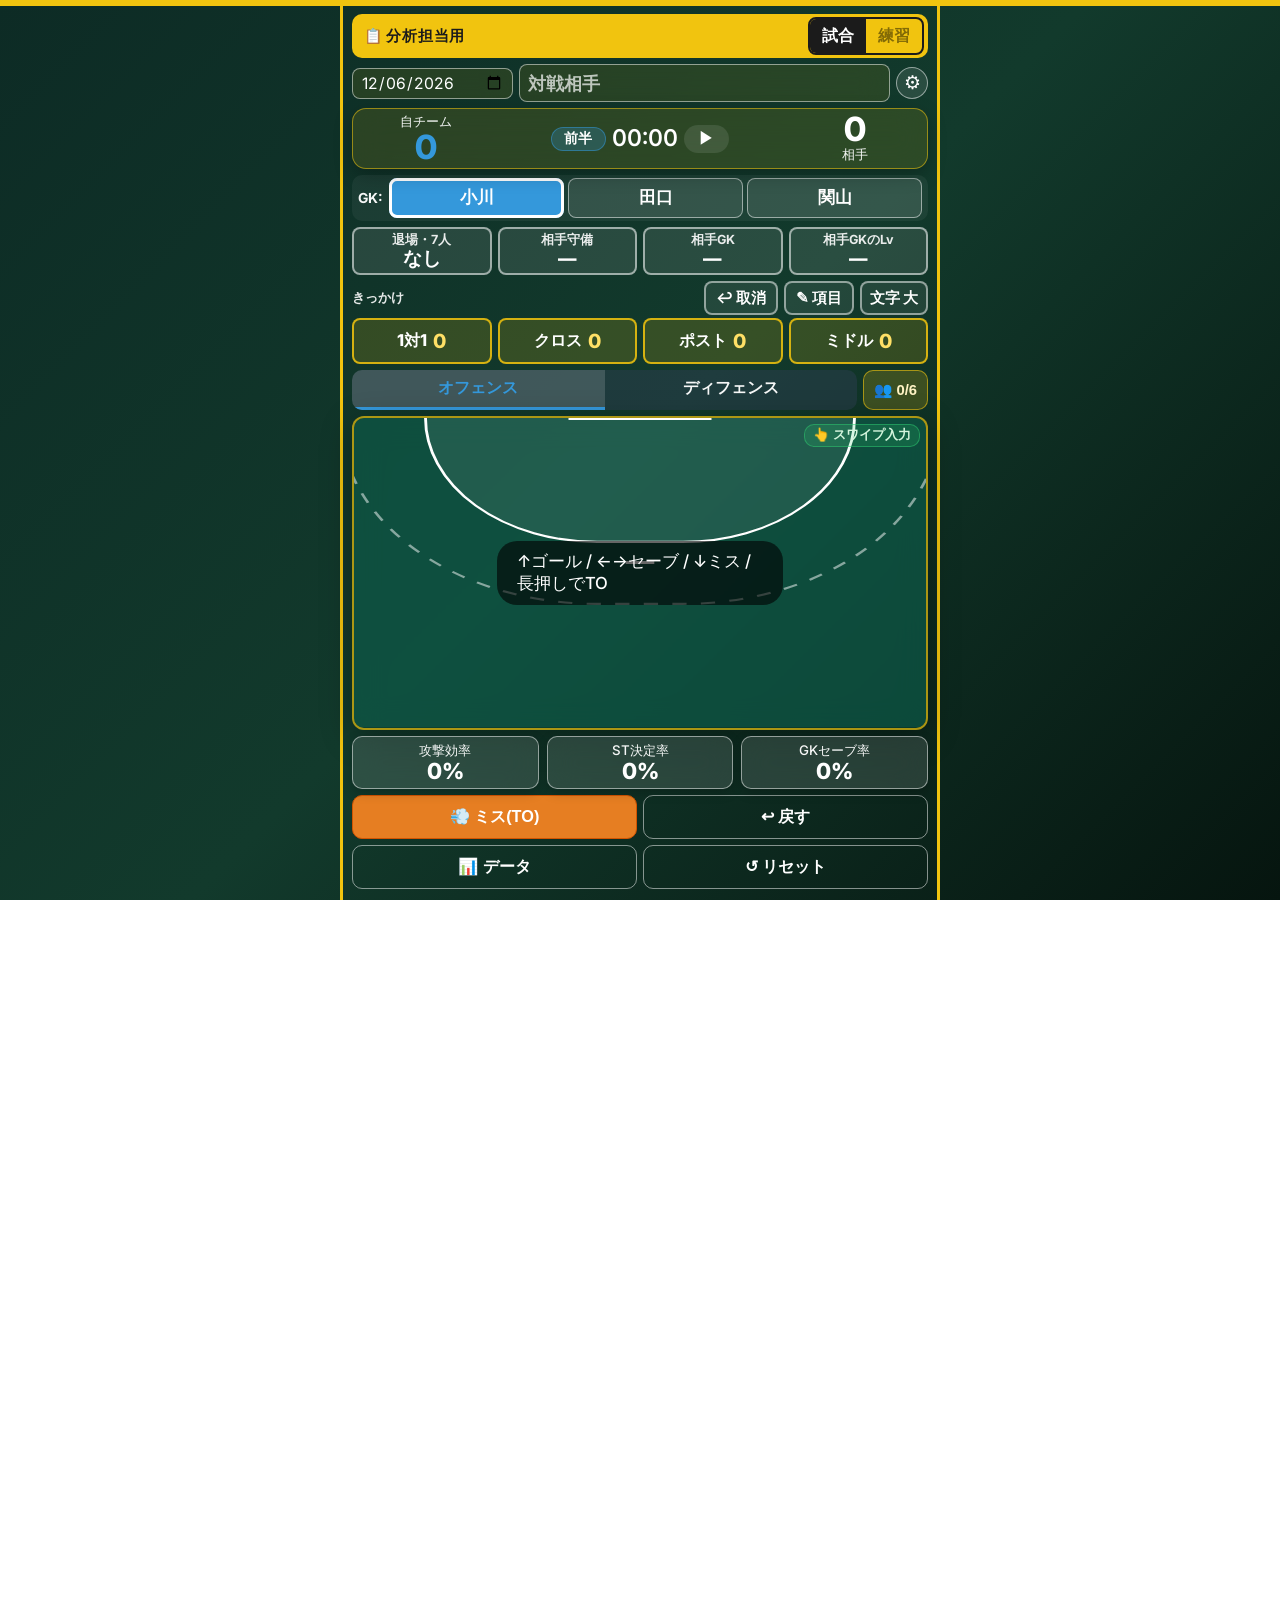
==== commit 72b08633: "分析担当用: 得点の帯を1段にしてコートを広げる。試合/練習の選択を見分けやすく Co-Authored-By: Claude Fable 5.2 <noreply@anthropic.com> Cl" ====
--- a/analyst/index.html
+++ b/analyst/index.html
@@ -21,7 +21,7 @@
         });
       }
     </script>
-    <link rel="stylesheet" href="styles.css?v=a10">
+    <link rel="stylesheet" href="styles.css?v=a11">
     <link href="https://fonts.googleapis.com/css2?family=Inter:wght@400;600;800&display=swap" rel="stylesheet">
     <script src="https://cdnjs.cloudflare.com/ajax/libs/html2canvas/1.4.1/html2canvas.min.js"></script>
 
@@ -700,9 +700,9 @@
         </div>
     </div>
 
-    <script src="lib/roster.js?v=a10"></script>
-    <script src="lib/stats.js?v=a10"></script>
-    <script src="lib/csv.js?v=a10"></script>
-    <script src="app.js?v=a10"></script>
+    <script src="lib/roster.js?v=a11"></script>
+    <script src="lib/stats.js?v=a11"></script>
+    <script src="lib/csv.js?v=a11"></script>
+    <script src="app.js?v=a11"></script>
 </body>
 </html>
--- a/analyst/styles.css
+++ b/analyst/styles.css
@@ -1835,3 +1835,11 @@
 .cue-tool.fs-tool { padding: 2px 8px; }
 
 .state-btn small { white-space: nowrap; }
+
+/* ── 上の得点の帯を1段にして、コートを広く使う ── */
+.scoreboard .timer { flex-wrap: nowrap; width: auto; flex: 1 1 auto; gap: 6px; }
+.scoreboard .team { width: auto; flex: 0 0 22%; }
+.scoreboard #time-display { font-size: 1.25rem; }
+/* 試合 / 練習: 選んでいない方は地の色のまま薄く見せる（どちらを選んでいるか迷わないように） */
+.analyst-banner .kind-toggle { background: transparent; }
+.analyst-banner .kind-btn:not(.selected) { color: rgba(58, 48, 0, 0.6); }
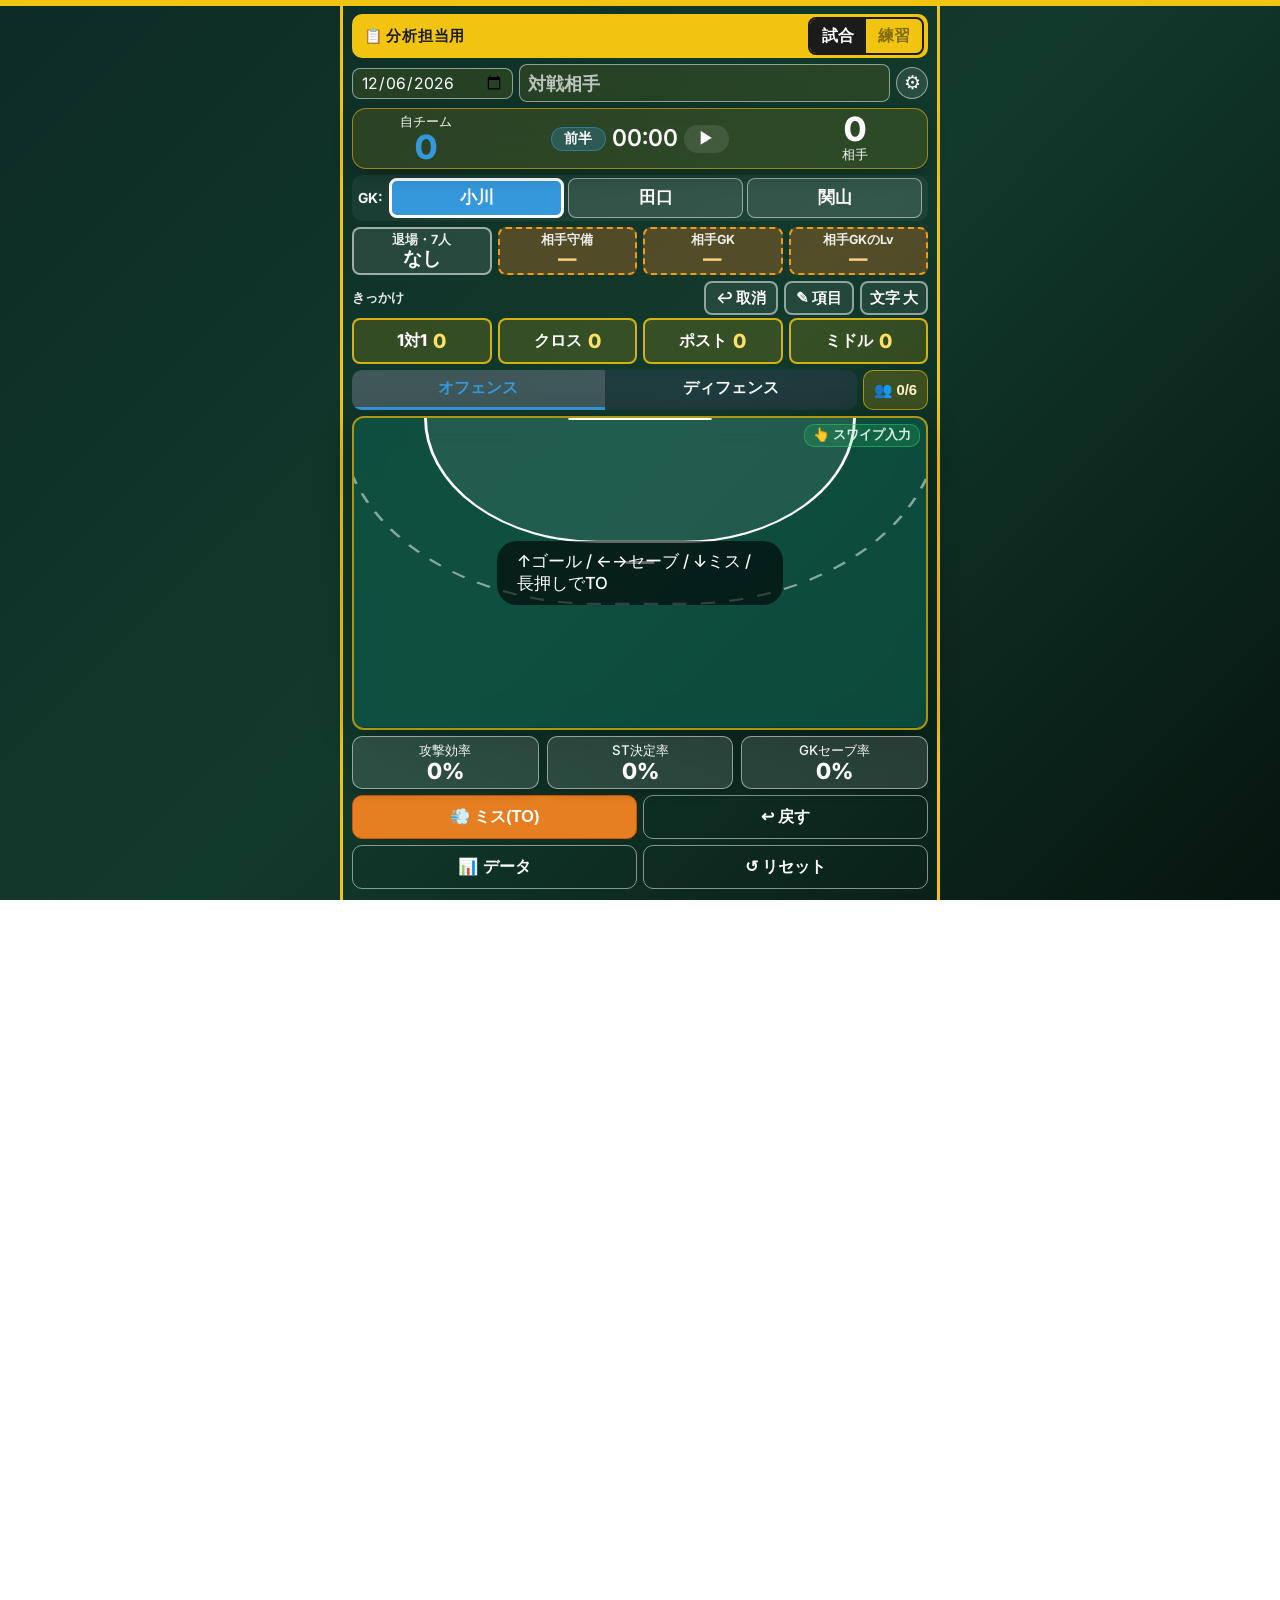
==== commit 6867dceb: "まだ入れていない状態のボタンに色を付ける（生徒用・分析担当用） Co-Authored-By: Claude Fable 5.2 <noreply@anthropic.com> Claude-Sess" ====
--- a/analyst/index.html
+++ b/analyst/index.html
@@ -21,7 +21,7 @@
         });
       }
     </script>
-    <link rel="stylesheet" href="styles.css?v=a11">
+    <link rel="stylesheet" href="styles.css?v=a12">
     <link href="https://fonts.googleapis.com/css2?family=Inter:wght@400;600;800&display=swap" rel="stylesheet">
     <script src="https://cdnjs.cloudflare.com/ajax/libs/html2canvas/1.4.1/html2canvas.min.js"></script>
 
@@ -700,9 +700,9 @@
         </div>
     </div>
 
-    <script src="lib/roster.js?v=a11"></script>
-    <script src="lib/stats.js?v=a11"></script>
-    <script src="lib/csv.js?v=a11"></script>
-    <script src="app.js?v=a11"></script>
+    <script src="lib/roster.js?v=a12"></script>
+    <script src="lib/stats.js?v=a12"></script>
+    <script src="lib/csv.js?v=a12"></script>
+    <script src="app.js?v=a12"></script>
 </body>
 </html>
--- a/analyst/styles.css
+++ b/analyst/styles.css
@@ -1843,3 +1843,7 @@
 /* 試合 / 練習: 選んでいない方は地の色のまま薄く見せる（どちらを選んでいるか迷わないように） */
 .analyst-banner .kind-toggle { background: transparent; }
 .analyst-banner .kind-btn:not(.selected) { color: rgba(58, 48, 0, 0.6); }
+
+/* まだ入れていない状態のボタンは色を付けて、入れ忘れに気づけるようにする */
+.state-btn.is-empty { background: rgba(230, 126, 34, 0.30); border: 2px dashed #f39c12; }
+.state-btn.is-empty b { color: #ffd08a; }
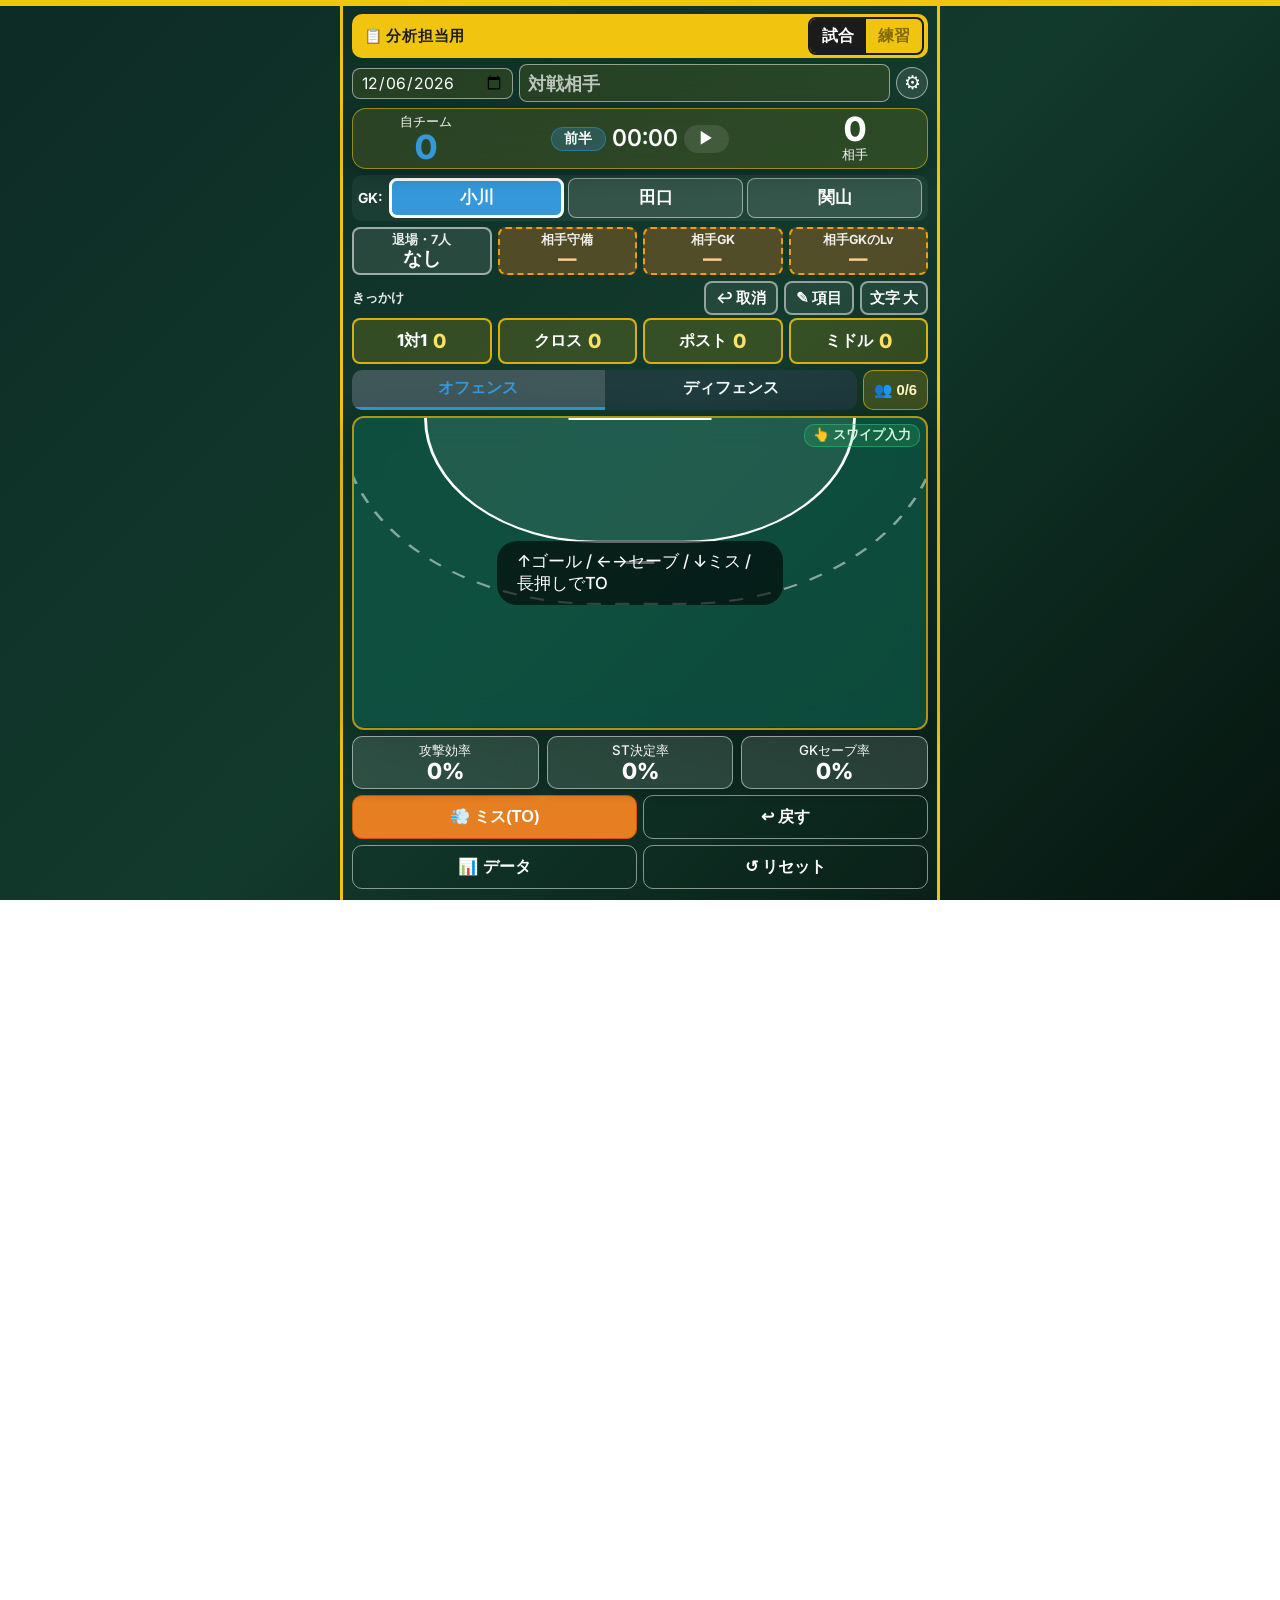
==== commit 674b406a: "ブラウザで開くと下のボタンが切れる問題を直す（生徒用・分析担当用） 入りきらないときは画面を縦に動かせるようにし、短い画面では下の4つのボタンを1段にまとめた。  Co-Authored-By: Cl" ====
--- a/analyst/index.html
+++ b/analyst/index.html
@@ -21,7 +21,7 @@
         });
       }
     </script>
-    <link rel="stylesheet" href="styles.css?v=a12">
+    <link rel="stylesheet" href="styles.css?v=a13">
     <link href="https://fonts.googleapis.com/css2?family=Inter:wght@400;600;800&display=swap" rel="stylesheet">
     <script src="https://cdnjs.cloudflare.com/ajax/libs/html2canvas/1.4.1/html2canvas.min.js"></script>
 
@@ -700,9 +700,9 @@
         </div>
     </div>
 
-    <script src="lib/roster.js?v=a12"></script>
-    <script src="lib/stats.js?v=a12"></script>
-    <script src="lib/csv.js?v=a12"></script>
-    <script src="app.js?v=a12"></script>
+    <script src="lib/roster.js?v=a13"></script>
+    <script src="lib/stats.js?v=a13"></script>
+    <script src="lib/csv.js?v=a13"></script>
+    <script src="app.js?v=a13"></script>
 </body>
 </html>
--- a/analyst/styles.css
+++ b/analyst/styles.css
@@ -1847,3 +1847,26 @@
 /* まだ入れていない状態のボタンは色を付けて、入れ忘れに気づけるようにする */
 .state-btn.is-empty { background: rgba(230, 126, 34, 0.30); border: 2px dashed #f39c12; }
 .state-btn.is-empty b { color: #ffd08a; }
+
+/* ── ブラウザで開くと上下の帯の分だけ画面が短くなる。下のボタンが切れないように、
+      入りきらないときは縦に動かせるようにし、短い画面では下のボタンを1段にまとめる ── */
+#app { overflow-x: hidden; overflow-y: auto; -webkit-overflow-scrolling: touch; overscroll-behavior: contain; }
+.court-container { flex: 1 0 200px; min-height: 200px; }
+.match-info, .scoreboard, .gk-toggle, .live-tags, .mode-row, .dashboard, .controls { flex-shrink: 0; }
+@media (max-height: 780px) {
+    #app { gap: 5px; padding-top: 4px; padding-bottom: 6px; }
+    .controls { grid-template-columns: repeat(4, 1fr); gap: 4px; }
+    .controls .btn-action { padding: 9px 2px; font-size: 0.78rem; white-space: nowrap; min-height: 44px; }
+    .dashboard .stat-box, .dashboard > * { padding-top: 3px; padding-bottom: 3px; }
+}
+html[data-fs="large"] .court-container, html[data-fs="xlarge"] .court-container { min-height: 200px; }
+@media (max-height: 780px) {
+    .analyst-banner, html[data-fs="large"] .analyst-banner, html[data-fs="xlarge"] .analyst-banner { padding-top: 1px; padding-bottom: 1px; }
+    .analyst-banner .kind-btn { min-height: 28px; padding: 2px 12px; }
+    .scoreboard, html[data-fs="large"] .scoreboard, html[data-fs="xlarge"] .scoreboard { padding-top: 2px; padding-bottom: 2px; }
+    .scoreboard .score { font-size: 1.5rem; }
+    .gk-toggle { padding-top: 2px; padding-bottom: 2px; }
+    .cue-bar { gap: 3px; }
+    .cue-head .state-btn, .cue-head button { min-height: 30px; padding-top: 2px; padding-bottom: 2px; }
+    .court-container, html[data-fs="large"] .court-container, html[data-fs="xlarge"] .court-container { flex-basis: 175px; min-height: 175px; }
+}
